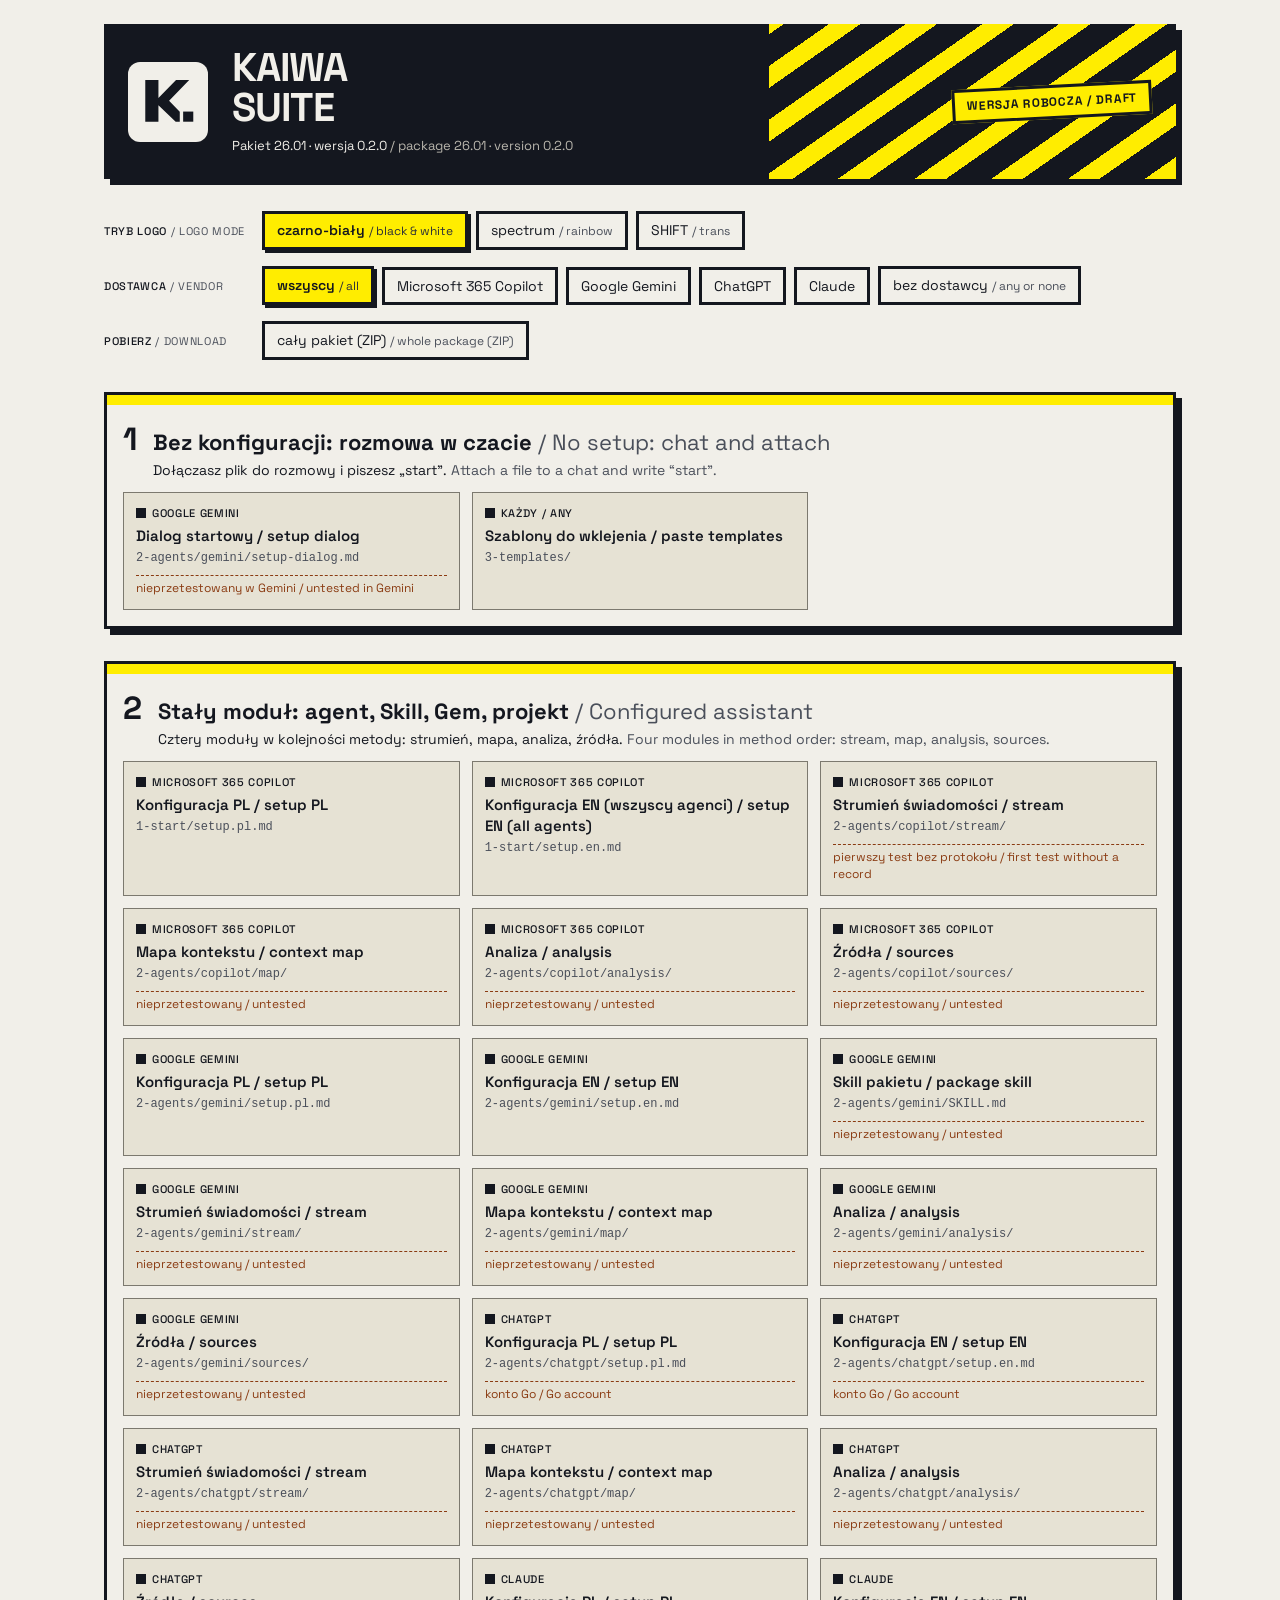
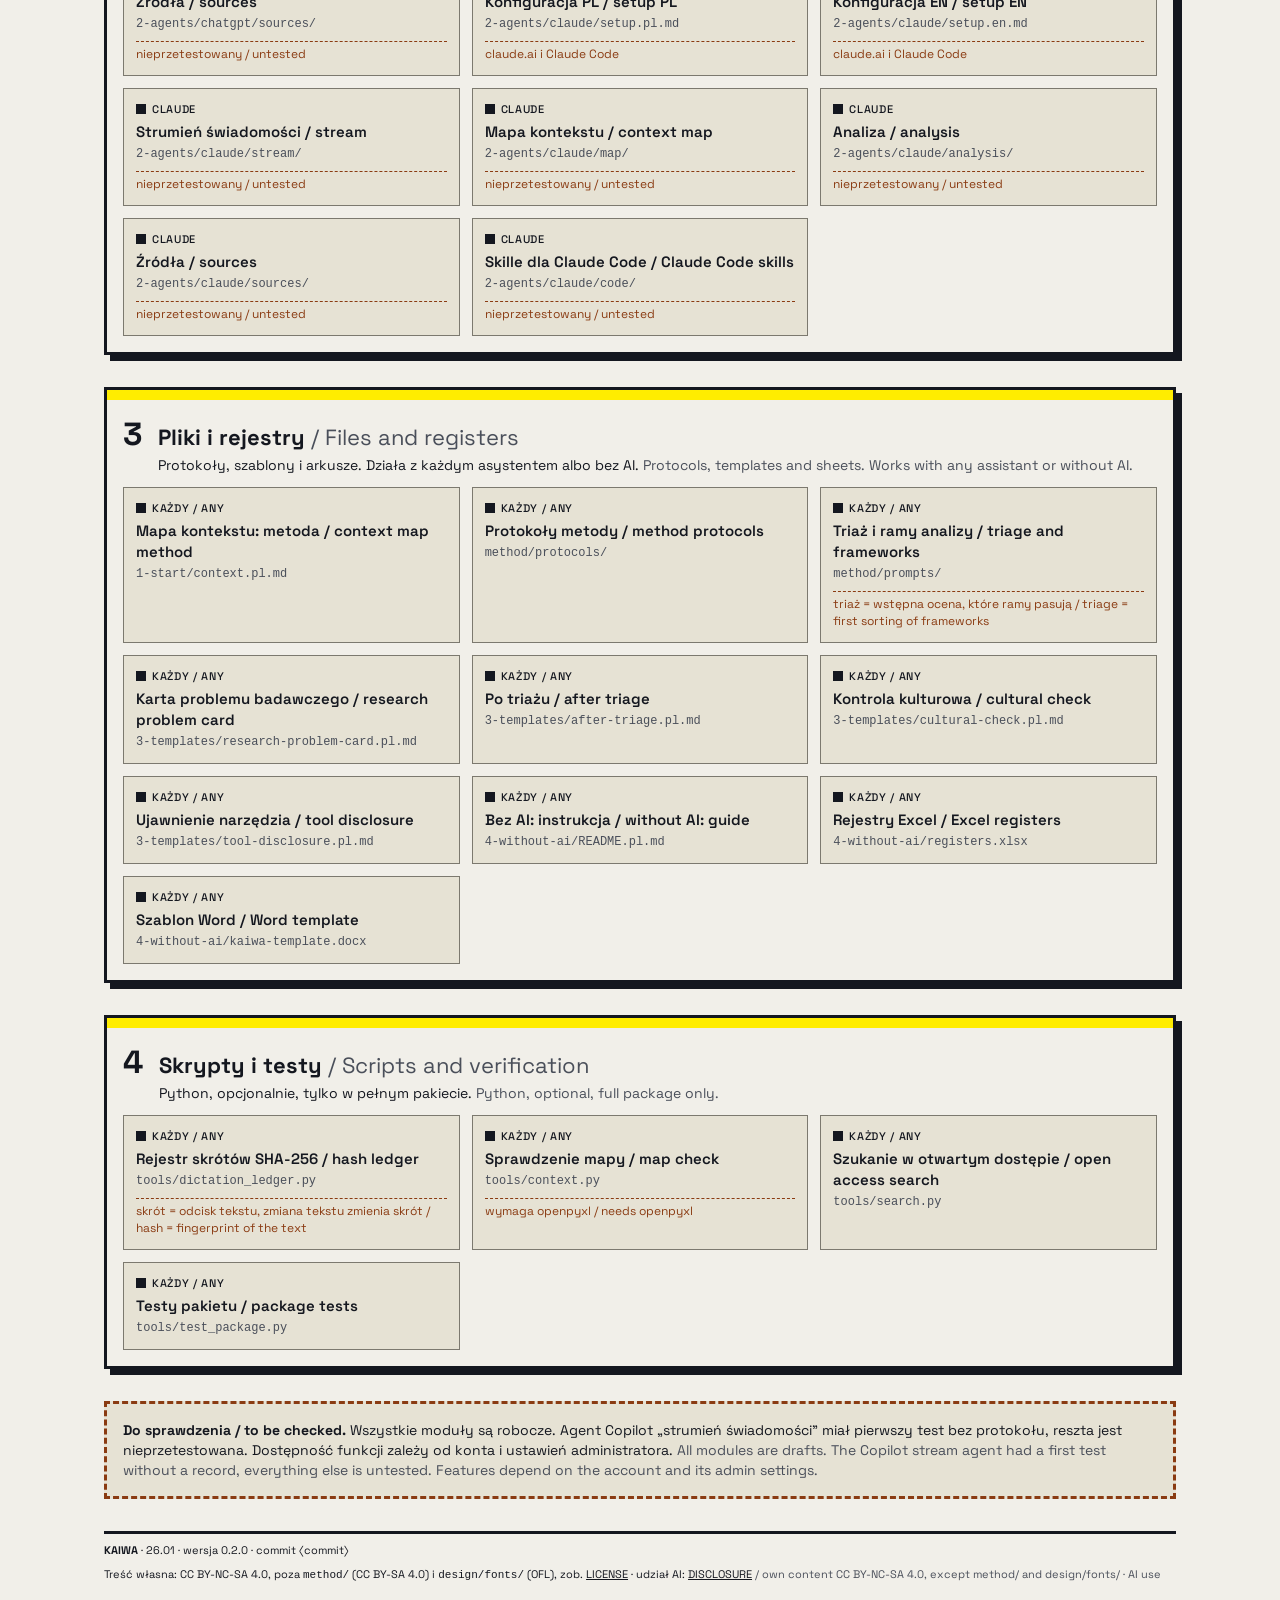
==== index.html @ 0708bc3a "Paketseite: Schrift und Tokens in jedes Anbieter-ZIP (fonts.css, SpaceGrotesk[wght].ttf, fonts/READM" ====
<!doctype html>
<html lang="pl" data-theme="hell" data-mode="sw">
<head>
<meta charset="utf-8">
<meta name="viewport" content="width=device-width, initial-scale=1">
<title>KAIWA SUITE · 26.01 · Pakiet / Package</title>
<link rel="icon" href="design/logo/kaiwa-icon-32.png">
<link rel="stylesheet" href="design/fonts/fonts.css">
<link rel="stylesheet" href="design/design-system/tokens.css">
<style>
/* Tokens from design/design-system/tokens.css, plus three logo modes (design/logo/themes.json):
   sw (default, signal yellow), spectrum (rainbow), shift (trans). A mode colours only bands and highlights,
   text stays ink on light surfaces. Layout: header, mode choice, vendor filter, four levels as a grid. */
:root{
  --band-1:var(--signal,#ffed00); --band-2:transparent;
  --bands:repeating-linear-gradient(-35deg,var(--signal,#ffed00) 0 18px,transparent 18px 44px);
  --hl:var(--signal,#ffed00);          /* highlight ground, text on it always ink */
  --strip:var(--signal,#ffed00);       /* edge above each level */
}
[data-mode="spectrum"]{
  --bands:repeating-linear-gradient(-35deg,#E40303 0 14px,#FF8C00 14px 28px,#FFED00 28px 42px,#008026 42px 56px,#24408E 56px 70px,#732982 70px 84px);
  --hl:linear-gradient(90deg,#EB8582,#F7C280,#F7EE80,#85BD91,#95A0C0,#B896BB);
  --strip:linear-gradient(90deg,#E40303 0 16.66%,#FF8C00 0 33.33%,#FFED00 0 50%,#008026 0 66.66%,#24408E 0 83.33%,#732982 0);
}
[data-mode="shift"]{
  --bands:repeating-linear-gradient(-35deg,#5BCEFA 0 14px,#F5A9B8 14px 28px,#FFFFFF 28px 42px,#F5A9B8 42px 56px,#5BCEFA 56px 70px);
  --hl:linear-gradient(90deg,#AEE0F1,#F3D0D3,#F7F6F3,#F3D0D3,#AEE0F1);
  --strip:linear-gradient(90deg,#5BCEFA 0 20%,#F5A9B8 0 40%,#FFFFFF 0 60%,#F5A9B8 0 80%,#5BCEFA 0);
}
*,*::before,*::after{box-sizing:border-box}
html,body{margin:0;background:var(--flaeche,#f1efe9);color:var(--text,#14171f);
  font-family:var(--font-text,"Space Grotesk",system-ui,Arial,sans-serif);font-size:16px;line-height:24px}
.page{max-width:1120px;margin:0 auto;padding:24px 24px 48px;display:grid;gap:32px}
.en{color:var(--text-gedaempft,#4a4f5a);font-weight:400}
a{color:inherit}
:focus-visible{outline:2px solid var(--text,#14171f);outline-offset:2px}

/* Header as in 1-start/first-contact.html */
.doc-head{position:relative;overflow:hidden;display:grid;grid-template-columns:80px 1fr auto;gap:24px;align-items:center;
  background:var(--tinte,#14171f);color:var(--papier,#f1efe9);padding:24px;box-shadow:var(--schatten-hart)}
.doc-head .band{position:absolute;inset:0 0 0 auto;width:38%;background:var(--bands);pointer-events:none}
.doc-head>*:not(.band){position:relative;z-index:1}
.doc-head img{width:80px;height:80px;display:block}
.wordmark{font-family:var(--font-kopf);font-weight:700;font-size:40px;line-height:40px;letter-spacing:-.03em;text-transform:uppercase}
.wordmark span{display:block}
.meta{font-size:13px;line-height:19px;margin-top:8px}
.meta .en{color:#b9b6ad}
.sticker{background:var(--hl);color:var(--tinte,#14171f);border:3px solid var(--tinte,#14171f);padding:6px 12px;
  font:700 12px/16px var(--font-kopf);letter-spacing:.06em;text-transform:uppercase;transform:rotate(-3deg);white-space:nowrap}

/* Controls */
.controls{display:grid;gap:16px}
.ctl{display:flex;flex-wrap:wrap;gap:8px;align-items:center}
.ctl-label{font:500 11px/16px var(--font-kopf);letter-spacing:.06em;text-transform:uppercase;min-width:150px}
.chip{appearance:none;font:inherit;font-size:14px;line-height:20px;cursor:pointer;background:var(--flaeche,#f1efe9);color:var(--text,#14171f);
  border:3px solid var(--text,#14171f);padding:6px 12px;border-radius:0}
.chip[aria-pressed="true"]{background:var(--hl);color:var(--tinte,#14171f);border-color:var(--tinte,#14171f);box-shadow:3px 3px 0 var(--tinte,#14171f);font-weight:600}
.chip .en{font-size:12px}
.chip[aria-pressed="true"] .en{color:#2b2f38}

/* Levels */
.levels{display:grid;gap:32px}
.level{border:3px solid var(--text,#14171f);box-shadow:var(--schatten-hart);background:var(--flaeche,#f1efe9)}
.level-strip{height:10px;background:var(--strip)}
.level-head{display:grid;grid-template-columns:auto 1fr;gap:4px 16px;padding:16px 16px 12px;align-items:baseline}
.level-no{font:700 32px/36px var(--font-kopf);grid-row:span 2}
.level-head h2{margin:0;font:700 22px/28px var(--font-kopf)}
.level-head p{margin:0;font-size:14px;line-height:20px}
.grid{display:grid;grid-template-columns:repeat(auto-fill,minmax(250px,1fr));gap:12px;padding:0 16px 16px}
.item{display:grid;gap:4px;align-content:start;background:var(--flaeche-hinweis,#e6e2d4);padding:12px;border:1px solid var(--linie,#7c796f);text-decoration:none}
.item:hover{outline:3px solid var(--text,#14171f);outline-offset:-1px}
.item-vendor{font:500 11px/16px var(--font-kopf);letter-spacing:.06em;text-transform:uppercase;display:flex;gap:6px;align-items:center}
.sq{width:10px;height:10px;background:var(--text,#14171f);display:inline-block}
.item-title{font-weight:600;font-size:15px;line-height:21px}
.item-path{font-family:ui-monospace,Consolas,monospace;font-size:12px;line-height:17px;color:var(--text-gedaempft,#4a4f5a);word-break:break-all}
.status{font-size:12px;line-height:17px;color:var(--entwurf,#8a3b12);border-top:1px dashed var(--entwurf,#8a3b12);padding-top:4px;margin-top:4px}
.empty{padding:0 16px 16px;font-size:14px;color:var(--text-gedaempft,#4a4f5a)}

.note{background:var(--flaeche-hinweis,#e6e2d4);border:3px dashed var(--entwurf,#8a3b12);padding:16px;font-size:14px;line-height:20px}
.foot{display:flex;flex-wrap:wrap;justify-content:space-between;gap:8px;font-size:11px;line-height:16px;border-top:3px solid var(--text,#14171f);padding-top:8px}

@media (max-width:720px){
  .doc-head{grid-template-columns:64px 1fr}.doc-head img{width:64px;height:64px}
  .sticker{grid-column:1/-1;justify-self:start}.ctl-label{min-width:0;width:100%}
}
@media (prefers-reduced-motion:no-preference){.chip,.item{transition:background-color .15s,box-shadow .15s}}
</style>
</head>
<body>
<div class="page">
  <header class="doc-head">
    <div class="band" aria-hidden="true"></div>
    <img id="logo" src="design/design-system/assets/Logos/kaiwa-icon-hell.svg" alt="KAIWA">
    <div>
      <div class="wordmark"><span>KAIWA</span><span>SUITE</span></div>
      <div class="meta">Pakiet 26.01 · wersja 0.2.0 <span class="en">/ package 26.01 · version 0.2.0</span></div>
    </div>
    <div class="sticker">wersja robocza / draft</div>
  </header>

  <section class="controls" aria-label="Ustawienia widoku / View settings">
    <div class="ctl" role="group" aria-labelledby="l-mode">
      <span class="ctl-label" id="l-mode">Tryb logo <span class="en">/ logo mode</span></span>
      <button type="button" class="chip" data-mode="sw" aria-pressed="true">czarno-biały <span class="en">/ black &amp; white</span></button>
      <button type="button" class="chip" data-mode="spectrum" aria-pressed="false">spectrum <span class="en">/ rainbow</span></button>
      <button type="button" class="chip" data-mode="shift" aria-pressed="false">SHIFT <span class="en">/ trans</span></button>
    </div>
    <div class="ctl" role="group" aria-labelledby="l-vendor">
      <span class="ctl-label" id="l-vendor">Dostawca <span class="en">/ vendor</span></span>
      <button type="button" class="chip" data-vendor="all" aria-pressed="true">wszyscy <span class="en">/ all</span></button>
      <button type="button" class="chip" data-vendor="copilot" aria-pressed="false">Microsoft 365 Copilot</button>
      <button type="button" class="chip" data-vendor="gemini" aria-pressed="false">Google Gemini</button>
      <button type="button" class="chip" data-vendor="chatgpt" aria-pressed="false">ChatGPT</button>
      <button type="button" class="chip" data-vendor="claude" aria-pressed="false">Claude</button>
      <button type="button" class="chip" data-vendor="any" aria-pressed="false">bez dostawcy <span class="en">/ any or none</span></button>
    </div>
    <div class="ctl" role="group" aria-labelledby="l-dl" id="dl">
      <span class="ctl-label" id="l-dl">Pobierz <span class="en">/ download</span></span>
      <button type="button" class="chip" id="dl-btn">cały pakiet (ZIP) <span class="en">/ whole package (ZIP)</span></button>
      <span class="status" id="dl-status" role="status" aria-live="polite"></span>
    </div>
  </section>

  <main class="levels" id="levels"></main>

  <aside class="note" role="note">
    <strong>Do sprawdzenia / to be checked.</strong> Wszystkie moduły są robocze. Agent Copilot „strumień świadomości” miał pierwszy test bez protokołu, reszta jest nieprzetestowana. Dostępność funkcji zależy od konta i ustawień administratora.
    <span class="en">All modules are drafts. The Copilot stream agent had a first test without a record, everything else is untested. Features depend on the account and its admin settings.</span>
  </aside>

  <footer class="foot">
    <span><b>KAIWA</b> · 26.01 · wersja 0.2.0 · commit ⟨commit⟩</span>
    <span>Treść własna: CC BY-NC-SA 4.0, poza <code>method/</code> (CC BY-SA 4.0) i <code>design/fonts/</code> (OFL), zob. <a href="LICENSE" id="lic">LICENSE</a> · udział AI: <a href="DISCLOSURE.md" id="disc">DISCLOSURE</a> <span class="en">/ own content CC BY-NC-SA 4.0, except method/ and design/fonts/ · AI use</span></span>
  </footer>
</div>

<script>
/* Levels follow README.md and 1-start/first-contact.html (Poziom 1 to 4), as of 2026-11-22. */
const LEVELS = [
  {no:1, pl:"Bez konfiguracji: rozmowa w czacie", en:"No setup: chat and attach",
   d:"Dołączasz plik do rozmowy i piszesz „start”.", den:"Attach a file to a chat and write “start”."},
  {no:2, pl:"Stały moduł: agent, Skill, Gem, projekt", en:"Configured assistant",
   d:"Cztery moduły w kolejności metody: strumień, mapa, analiza, źródła.", den:"Four modules in method order: stream, map, analysis, sources."},
  {no:3, pl:"Pliki i rejestry", en:"Files and registers",
   d:"Protokoły, szablony i arkusze. Działa z każdym asystentem albo bez AI.", den:"Protocols, templates and sheets. Works with any assistant or without AI."},
  {no:4, pl:"Skrypty i testy", en:"Scripts and verification",
   d:"Python, opcjonalnie, tylko w pełnym pakiecie.", den:"Python, optional, full package only."}
];
const VENDORS = {copilot:"Microsoft 365 Copilot", gemini:"Google Gemini", chatgpt:"ChatGPT", claude:"Claude", any:"każdy / any"};
const U = "nieprzetestowany / untested";
const ITEMS = [
  // Poziom 1
  {l:1, v:"gemini", t:"Dialog startowy / setup dialog", p:"2-agents/gemini/setup-dialog.md", s:"nieprzetestowany w Gemini / untested in Gemini"},
  {l:1, v:"any", t:"Szablony do wklejenia / paste templates", p:"3-templates/", dir:true},
  // Poziom 2: Copilot
  {l:2, v:"copilot", t:"Konfiguracja PL / setup PL", p:"1-start/setup.pl.md"},
  {l:2, v:"copilot", t:"Konfiguracja EN (wszyscy agenci) / setup EN (all agents)", p:"1-start/setup.en.md"},
  {l:2, v:"copilot", t:"Strumień świadomości / stream", p:"2-agents/copilot/stream/", dir:true, s:"pierwszy test bez protokołu / first test without a record"},
  {l:2, v:"copilot", t:"Mapa kontekstu / context map", p:"2-agents/copilot/map/", dir:true, s:U},
  {l:2, v:"copilot", t:"Analiza / analysis", p:"2-agents/copilot/analysis/", dir:true, s:U},
  {l:2, v:"copilot", t:"Źródła / sources", p:"2-agents/copilot/sources/", dir:true, s:U},
  // Poziom 2: Gemini
  {l:2, v:"gemini", t:"Konfiguracja PL / setup PL", p:"2-agents/gemini/setup.pl.md"},
  {l:2, v:"gemini", t:"Konfiguracja EN / setup EN", p:"2-agents/gemini/setup.en.md"},
  {l:2, v:"gemini", t:"Skill pakietu / package skill", p:"2-agents/gemini/SKILL.md", s:U},
  {l:2, v:"gemini", t:"Strumień świadomości / stream", p:"2-agents/gemini/stream/", dir:true, s:U},
  {l:2, v:"gemini", t:"Mapa kontekstu / context map", p:"2-agents/gemini/map/", dir:true, s:U},
  {l:2, v:"gemini", t:"Analiza / analysis", p:"2-agents/gemini/analysis/", dir:true, s:U},
  {l:2, v:"gemini", t:"Źródła / sources", p:"2-agents/gemini/sources/", dir:true, s:U},
  // Poziom 2: ChatGPT
  {l:2, v:"chatgpt", t:"Konfiguracja PL / setup PL", p:"2-agents/chatgpt/setup.pl.md", s:"konto Go / Go account"},
  {l:2, v:"chatgpt", t:"Konfiguracja EN / setup EN", p:"2-agents/chatgpt/setup.en.md", s:"konto Go / Go account"},
  {l:2, v:"chatgpt", t:"Strumień świadomości / stream", p:"2-agents/chatgpt/stream/", dir:true, s:U},
  {l:2, v:"chatgpt", t:"Mapa kontekstu / context map", p:"2-agents/chatgpt/map/", dir:true, s:U},
  {l:2, v:"chatgpt", t:"Analiza / analysis", p:"2-agents/chatgpt/analysis/", dir:true, s:U},
  {l:2, v:"chatgpt", t:"Źródła / sources", p:"2-agents/chatgpt/sources/", dir:true, s:U},
  // Poziom 2: Claude
  {l:2, v:"claude", t:"Konfiguracja PL / setup PL", p:"2-agents/claude/setup.pl.md", s:"claude.ai i Claude Code"},
  {l:2, v:"claude", t:"Konfiguracja EN / setup EN", p:"2-agents/claude/setup.en.md", s:"claude.ai i Claude Code"},
  {l:2, v:"claude", t:"Strumień świadomości / stream", p:"2-agents/claude/stream/", dir:true, s:U},
  {l:2, v:"claude", t:"Mapa kontekstu / context map", p:"2-agents/claude/map/", dir:true, s:U},
  {l:2, v:"claude", t:"Analiza / analysis", p:"2-agents/claude/analysis/", dir:true, s:U},
  {l:2, v:"claude", t:"Źródła / sources", p:"2-agents/claude/sources/", dir:true, s:U},
  {l:2, v:"claude", t:"Skille dla Claude Code / Claude Code skills", p:"2-agents/claude/code/", dir:true, s:U},
  // Poziom 3
  {l:3, v:"any", t:"Mapa kontekstu: metoda / context map method", p:"1-start/context.pl.md"},
  {l:3, v:"any", t:"Protokoły metody / method protocols", p:"method/protocols/", dir:true},
  {l:3, v:"any", t:"Triaż i ramy analizy / triage and frameworks", p:"method/prompts/", dir:true, s:"triaż = wstępna ocena, które ramy pasują / triage = first sorting of frameworks"},
  {l:3, v:"any", t:"Karta problemu badawczego / research problem card", p:"3-templates/research-problem-card.pl.md"},
  {l:3, v:"any", t:"Po triażu / after triage", p:"3-templates/after-triage.pl.md"},
  {l:3, v:"any", t:"Kontrola kulturowa / cultural check", p:"3-templates/cultural-check.pl.md"},
  {l:3, v:"any", t:"Ujawnienie narzędzia / tool disclosure", p:"3-templates/tool-disclosure.pl.md"},
  {l:3, v:"any", t:"Bez AI: instrukcja / without AI: guide", p:"4-without-ai/README.pl.md"},
  {l:3, v:"any", t:"Rejestry Excel / Excel registers", p:"4-without-ai/registers.xlsx"},
  {l:3, v:"any", t:"Szablon Word / Word template", p:"4-without-ai/kaiwa-template.docx"},
  // Poziom 4
  {l:4, v:"any", t:"Rejestr skrótów SHA-256 / hash ledger", p:"tools/dictation_ledger.py", s:"skrót = odcisk tekstu, zmiana tekstu zmienia skrót / hash = fingerprint of the text"},
  {l:4, v:"any", t:"Sprawdzenie mapy / map check", p:"tools/context.py", s:"wymaga openpyxl / needs openpyxl"},
  {l:4, v:"any", t:"Szukanie w otwartym dostępie / open access search", p:"tools/search.py"},
  {l:4, v:"any", t:"Testy pakietu / package tests", p:"tools/test_package.py"}
];

/* On GitHub Pages a card downloads: a file directly, a folder as ZIP (see itemZip). Locally a card opens the file. */
const REPO = "https://github.com/dpkrpsk-wq/KAIWA-SUITE", BRANCH = "main";
const onPages = /\.github\.io$/.test(location.hostname);
const href = it => onPages && it.dir ? `${REPO}/tree/${BRANCH}/${it.p.replace(/\/$/,"")}` : it.p;
if (onPages) {
  document.getElementById("lic").href = `${REPO}/blob/${BRANCH}/LICENSE`;
  document.getElementById("disc").href = `${REPO}/blob/${BRANCH}/DISCLOSURE.md`;
}

const esc = s => s.replace(/[&<>"]/g, c => ({"&":"&amp;","<":"&lt;",">":"&gt;",'"':"&quot;"}[c]));
let vendor = "all";
function render(){
  document.getElementById("levels").innerHTML = LEVELS.map(L => {
    const list = ITEMS.filter(i => i.l === L.no && (vendor === "all" || i.v === vendor));
    const cards = list.map(i => `<a class="item" href="${href(i)}" data-i="${ITEMS.indexOf(i)}"${!i.dir && onPages ? " download" : ""}>
        <span class="item-vendor"><span class="sq" aria-hidden="true"></span>${esc(VENDORS[i.v])}</span>
        <span class="item-title">${esc(i.t)}</span>
        <span class="item-path">${esc(i.p)}</span>
        ${i.s ? `<span class="status">${esc(i.s)}</span>` : ""}</a>`).join("");
    return `<section class="level" aria-labelledby="lv${L.no}">
      <div class="level-strip" aria-hidden="true"></div>
      <div class="level-head"><span class="level-no">${L.no}</span>
        <h2 id="lv${L.no}">${esc(L.pl)} <span class="en">/ ${esc(L.en)}</span></h2>
        <p>${esc(L.d)} <span class="en">${esc(L.den)}</span></p></div>
      ${list.length ? `<div class="grid">${cards}</div>` : `<p class="empty">Na tym poziomie ten dostawca nie ma osobnych plików. Pliki „bez dostawcy” działają także z nim. <span class="en">No vendor-specific files at this level. The “any or none” files work with this vendor too.</span></p>`}
    </section>`;
  }).join("");
}
const LOGO = {sw:"design/design-system/assets/Logos/kaiwa-icon-hell.svg", spectrum:"design/logo/status/kaiwa-icon-spectrum.svg", shift:"design/logo/status/kaiwa-icon-shift.svg"};
function setMode(m){
  document.documentElement.dataset.mode = m;
  document.getElementById("logo").src = LOGO[m];
  document.querySelectorAll("[data-mode].chip").forEach(b => b.setAttribute("aria-pressed", String(b.dataset.mode === m)));
  try { localStorage.setItem("kaiwa-mode", m); } catch (e) {}
}
document.querySelectorAll("[data-mode].chip").forEach(b => b.addEventListener("click", () => setMode(b.dataset.mode)));
document.querySelectorAll("[data-vendor]").forEach(b => b.addEventListener("click", () => {
  vendor = b.dataset.vendor;
  document.querySelectorAll("[data-vendor]").forEach(x => x.setAttribute("aria-pressed", String(x === b)));
  render(); dlLabel();
}));
/* Download: one ZIP per vendor (studium F-0068). The file list comes from the GitHub tree of the branch,
   the files from this site (GitHub Pages), the ZIP is built in the browser with JSZip. "all" links the archive of the branch.
   A vendor ZIP holds the vendor's items, all "any" items and the files every user needs (licence, disclosure, logo). */
const ALWAYS = ["README.md", "LICENSE", "LICENSE-COMMERCIAL.md", "DISCLOSURE.md", "product.json", "design/logo/kaiwa-logo.svg", "design/logo/kaiwa-icon-192.png", "design/fonts/OFL.txt", "design/fonts/fonts.css", "design/fonts/SpaceGrotesk[wght].ttf", "design/fonts/README.md", "design/design-system/tokens.css", "1-start/first-contact.html", "tools/"];
const JSZIP_URL = "https://cdnjs.cloudflare.com/ajax/libs/jszip/3.10.1/jszip.min.js";
function loadJSZip(){
  if (window.JSZip) return Promise.resolve(window.JSZip);
  return new Promise((ok, fail) => { const s = document.createElement("script"); s.src = JSZIP_URL; s.integrity = "sha512-XMVd28F1oH/O71fzwBnV7HucLxVwtxf26XV8P4wPk26EDxuGZ91N8bsOttmnomcCD3CS5ZMRL50H0GgOHvegtg=="; s.crossOrigin = "anonymous";
    s.onload = () => ok(window.JSZip); s.onerror = () => fail(new Error("JSZip")); document.head.appendChild(s); });
}
function vendorFiles(paths, v){
  const want = ITEMS.filter(i => i.v === v || i.v === "any");
  const out = new Set();
  for (const a of ALWAYS) {
    if (a.endsWith("/")) paths.filter(p => p.startsWith(a)).forEach(p => out.add(p));
    else if (paths.includes(a)) out.add(a);
  }
  for (const i of want) {
    if (i.dir) paths.filter(p => p.startsWith(i.p)).forEach(p => out.add(p));
    else if (paths.includes(i.p)) out.add(i.p);
  }
  return [...out].sort();
}
function dlLabel(){
  const b = document.getElementById("dl-btn");
  b.innerHTML = vendor === "all" ? 'cały pakiet (ZIP) <span class="en">/ whole package (ZIP)</span>'
    : vendor === "any" ? 'pakiet bez dostawcy (ZIP) <span class="en">/ package without vendor (ZIP)</span>'
    : `pakiet ${esc(VENDORS[vendor])} (ZIP) <span class="en">/ package for ${esc(VENDORS[vendor])} (ZIP)</span>`;
  document.getElementById("dl-status").textContent = "";
}
/* ZIP-CONTENTS.md says what this partial package holds. tools/test_package.py skips tests for parts that are not in it. */
function contents(v, files){
  const name = VENDORS[v];
  return [`# KAIWA SUITE: pakiet ${name} / package for ${name}`, "",
    `Ten plik ZIP zawiera tylko pliki dla dostawcy ${name}, pliki bez dostawcy, licencje i skrypty. README.md opisuje cały pakiet, foldery innych dostawców są w repozytorium ${REPO}.`, "",
    `This ZIP holds only the files for ${name}, the files without vendor, the licences and the scripts. README.md describes the whole package, the folders of the other vendors are in the repository ${REPO}.`, "",
    v === "any" ? "Zacznij od / start with: 4-without-ai/README.pl.md." : `Zacznij od / start with: ${v === "copilot" ? "1-start/setup.pl.md" : "2-agents/" + v + "/setup.pl.md"} (EN: setup.en.md).`, "",
    `Testy / tests: python tools/test_package.py (pomija części, których nie ma w tym pakiecie / skips parts not in this package).`, "",
    "tools/pdf.py i tools/logo_status.py potrzebują plików z design/, które są tylko w pełnym pakiecie. / tools/pdf.py and tools/logo_status.py need files from design/ that are only in the full package.", "",
    `Pobrano / downloaded: ${new Date().toISOString().slice(0, 10)}, gałąź / branch ${BRANCH}, ${files.length} plików bez tego pliku / files without this file.`, "",
    ...files.map(p => "- `" + p + "`"), ""].join("\n");
}
async function repoPaths(){
  const r = await fetch(`https://api.github.com/repos/dpkrpsk-wq/KAIWA-SUITE/git/trees/${BRANCH}?recursive=1`);
  if (!r.ok) throw new Error("tree " + r.status);
  const tree = await r.json();
  if (tree.truncated) throw new Error("tree truncated");
  return tree.tree.filter(t => t.type === "blob").map(t => t.path);
}
async function saveZip(files, name, extra){
  const st = document.getElementById("dl-status");
  const JSZip = await loadJSZip();
  const zip = new JSZip();
  let n = 0;
  for (const p of files) {
    const r = await fetch(p.split("/").map(encodeURIComponent).join("/"));
    if (!r.ok) throw new Error(p + " " + r.status);
    zip.file(p, await r.arrayBuffer());
    st.textContent = `${name}: ${++n} / ${files.length}`;
  }
  if (extra) zip.file("ZIP-CONTENTS.md", extra);
  const blob = await zip.generateAsync({type: "blob"});
  const a = document.createElement("a"); a.href = URL.createObjectURL(blob); a.download = name;
  document.body.appendChild(a); a.click(); a.remove(); setTimeout(() => URL.revokeObjectURL(a.href), 60000);
  st.textContent = `${name}: ${files.length} plików / files`;
}
/* A folder card: the folder, the files its files.txt lists (they belong in the same project) and the licence files. */
async function itemZip(it){
  const st = document.getElementById("dl-status");
  const name = "KAIWA-SUITE-" + it.p.replace(/\/$/, "").replace(/\//g, "-") + ".zip";
  try {
    st.textContent = `${name}: przygotowuję… / preparing…`;
    const paths = await repoPaths();
    const out = new Set(paths.filter(p => p.startsWith(it.p)));
    for (const p of [...out].filter(p => p.endsWith("/files.txt"))) {
      const r = await fetch(p);
      if (r.ok) (await r.text()).split(/\r?\n/).map(x => x.trim()).filter(x => x && paths.includes(x)).forEach(x => out.add(x));
    }
    ["LICENSE", "LICENSE-COMMERCIAL.md", "DISCLOSURE.md"].filter(p => paths.includes(p)).forEach(p => out.add(p));
    const files = [...out].sort();
    await saveZip(files, name, [`# KAIWA SUITE: ${it.p}`, "",
      `Ten plik ZIP zawiera folder ${it.p}, pliki z jego listy files.txt i licencje. Cały pakiet: ${REPO}.`, "",
      `This ZIP holds the folder ${it.p}, the files of its files.txt and the licences. Whole package: ${REPO}.`, "",
      ...files.map(p => "- `" + p + "`"), ""].join("\n"));
  } catch (e) {
    st.textContent = `Nie udało się (${e.message}). / Failed. ${REPO}/tree/${BRANCH}/${it.p}`;
  }
}
document.getElementById("levels").addEventListener("click", ev => {
  const a = ev.target.closest("a.item");
  if (!a || !onPages) return;
  const it = ITEMS[Number(a.dataset.i)];
  if (it && it.dir) { ev.preventDefault(); itemZip(it); }
});
async function download(){
  const st = document.getElementById("dl-status");
  if (vendor === "all") { location.href = `${REPO}/archive/refs/heads/${BRANCH}.zip`; return; }
  if (!onPages) { st.textContent = "Pobieranie działa na stronie GitHub Pages. / Download works on the GitHub Pages site."; return; }
  const v = vendor, name = `KAIWA-SUITE-${v}.zip`;
  try {
    st.textContent = "Przygotowuję… / preparing…";
    const files = vendorFiles(await repoPaths(), v);
    await saveZip(files, name, contents(v, files));
  } catch (e) {
    st.textContent = `Nie udało się (${e.message}). Cały pakiet: / Failed. Whole package: ${REPO}/archive/refs/heads/${BRANCH}.zip`;
  }
}
document.getElementById("dl-btn").addEventListener("click", download);
let saved = null; try { saved = localStorage.getItem("kaiwa-mode"); } catch (e) {}
setMode(LOGO[saved] ? saved : "sw");
render();
</script>
</body>
</html>
---- design/fonts/fonts.css ----
/* KAIWA SUITE: Schriftdateien. Space Grotesk ist der Rückfall hinter warp im Font-Stack von tokens.css.
   Eine Datei für warp liegt nicht vor (F-0030). Lizenz: OFL.txt in diesem Ordner. */
@font-face {
  font-family: "Space Grotesk";
  src: url("SpaceGrotesk%5Bwght%5D.ttf") format("truetype");
  font-weight: 300 700;
  font-style: normal;
  font-display: swap;
}
---- design/design-system/tokens.css ----
/* KAIWA SUITE — generated from tokens.json */
:root, [data-theme="hell"] {
  --tinte: #14171f; /* Fester Ton aus dem KAIWA-Logo (Tinte). Gleich in beiden Themes. Kopfzeile der Tabelle mit Text papier, dunkle Logokachel. Nicht als Seitenhintergrund verwenden, dafür gibt es flaeche. */
  --papier: #f1efe9; /* Fester Ton aus dem KAIWA-Logo (Papier). Gleich in beiden Themes. Text auf tinte, helle Logokachel, Seitenhintergrund im Theme hell. */
  --flaeche: var(--papier); /* Seitenhintergrund aller Dokumente und Vorschauen. Grund für text, text-gedaempft, linie und entwurf. */
  --text: var(--tinte); /* Fließtext, Überschriften, Fokusring (2px, durchgezogen) auf flaeche und flaeche-hinweis. */
  --text-gedaempft: #4a4f5a; /* Zweisprachige Gegenbezeichnung (Englisch hinter Polnisch), Fußzeile, Tabellenunterschrift. Auf flaeche und flaeche-hinweis mindestens 4,5 zu 1 in beiden Themes. */
  --linie: #7c796f; /* Haarlinien, Tabellenlinien, Rand des Hinweisfelds. Mindestens 3 zu 1 auf flaeche. Nie als Textfarbe. */
  --flaeche-hinweis: #e6e2d4; /* Grund des Hinweisfelds und des Begleitblatt-Kastens. Text darauf: text, text-gedaempft, entwurf. */
  --entwurf: #8a3b12; /* Entwurfsmarke (wersja robocza) und Markierung zu prüfender Stellen. Text und gestrichelter Rand auf flaeche und flaeche-hinweis, mindestens 4,5 zu 1 in beiden Themes. Immer mit Wort, nie nur als Farbe. */
  --signal: #ffed00; /* Signalgelb, aus der Flaggenpalette des Logos. Fläche für Aufmerksamkeit: Entwurfsaufkleber, Band, Hervorhebung, Tabellenkante. Fest in beiden Themes. Darauf immer `tinte` (14,8 zu 1). Nie als Textfarbe auf `flaeche` im Theme hell (1,1 zu 1), im Theme dunkel als Text möglich (14,8 zu 1). */
  --status-aktiv: #3fb97a; /* Zustand „aktywny / active“ des Leuchtquadrats im KAIWA-Logo, Form Quadrat mit Haken. Fest in beiden Themes, gezeichnet auf `tinte` (7,2 zu 1). Nicht als Textfarbe auf `flaeche` (unter 3 zu 1 auf `papier`). Immer mit Wort daneben. */
  --status-laeuft: #5b9bf0; /* Zustand „w toku / running“ des Leuchtquadrats im KAIWA-Logo, Form Rahmen mit Punkt. Fest in beiden Themes, gezeichnet auf `tinte` (6,3 zu 1). Nicht als Textfarbe auf `flaeche` (unter 3 zu 1 auf `papier`). Immer mit Wort daneben. */
  --status-pausiert: #e6b84a; /* Zustand „wstrzymany / paused“ des Leuchtquadrats im KAIWA-Logo, Form zwei Balken. Fest in beiden Themes, gezeichnet auf `tinte` (9,7 zu 1). Nicht als Textfarbe auf `flaeche` (unter 3 zu 1 auf `papier`). Immer mit Wort daneben. */
  --status-warnung: #f0883e; /* Zustand „ostrzeżenie / warning“ des Leuchtquadrats im KAIWA-Logo, Form Quadrat mit Ausrufezeichen. Fest in beiden Themes, gezeichnet auf `tinte` (7,1 zu 1). Nicht als Textfarbe auf `flaeche` (unter 3 zu 1 auf `papier`). Immer mit Wort daneben. */
  --status-fehler: #ef5a52; /* Zustand „błąd / error“ des Leuchtquadrats im KAIWA-Logo, Form Quadrat mit Kreuz. Fest in beiden Themes, gezeichnet auf `tinte` (5,3 zu 1). Nicht als Textfarbe auf `flaeche` (unter 3 zu 1 auf `papier`). Immer mit Wort daneben. */
  --status-aus: #8a919b; /* Zustand „wyłączony / off“ des Leuchtquadrats im KAIWA-Logo, Form nur Rahmen. Fest in beiden Themes, gezeichnet auf `tinte` (5,6 zu 1). Nicht als Textfarbe auf `flaeche` (unter 3 zu 1 auf `papier`). Immer mit Wort daneben. */
  --status-neutral: #f1efe9; /* Zustand „neutralny / neutral“ des Leuchtquadrats im KAIWA-Logo, Form volles Quadrat. Fest in beiden Themes, gezeichnet auf `tinte` (15,6 zu 1). Nicht als Textfarbe auf `flaeche` (unter 3 zu 1 auf `papier`). Immer mit Wort daneben. */
  --schatten-hart: 6px 6px 0 #14171f; /* Harter Versatz ohne Weichzeichnung, in der Textfarbe des Themes. Für Hinweisfeld, Aufkleber, Kopfplatte. Nie mit Weichzeichnung kombinieren. */
}
[data-theme="dunkel"] {
  --flaeche: var(--tinte);
  --text: var(--papier);
  --text-gedaempft: #b9b6ad;
  --linie: #6f737e;
  --flaeche-hinweis: #222631;
  --entwurf: #f0a070;
  --schatten-hart: 6px 6px 0 #f1efe9;
}
:root {
  --space-1: 4px; /* Abstand zwischen Marker und Wort, zwischen Etikett und Wert. */
  --space-2: 8px; /* Zellenpolster vertikal, Abstand in Zeilen. */
  --space-3: 12px; /* Zellenpolster horizontal, Innenabstand der Marke. */
  --space-4: 16px; /* Innenabstand von Hinweisfeld und Begleitblatt-Kasten. */
  --space-6: 24px; /* Abstand zwischen Komponenten, Logo zu Produktname. */
  --space-8: 32px; /* Seitenrand in der Vorschau, Abstand zwischen Abschnitten. */
  --space-12: 48px; /* Schutzraum um das Logo bei Mindestgröße ist space-4, bei Titelgröße space-12. */
  --radius-0: 0; /* Tabellen, Hinweisfeld, Begleitblatt, Fußzeile. Dokumente bleiben eckig. */
  --radius-klein: 4px; /* Entwurfsmarke. */
  --radius-logo: 15%; /* Nur Logokachel: 48 auf 320 px, also 15 Prozent. Skaliert mit dem Logo. */
  --font-kopf: 'warp', "Space Grotesk", system-ui, Arial, sans-serif;
  --font-text: 'warp', "Space Grotesk", system-ui, Arial, sans-serif;
  --font-warp: 'warp', "Space Grotesk", system-ui, Arial, sans-serif;
  --text-display: 700 72px/68px var(--font-kopf); /* Wortmarke und Titelseiten. Versalien, Gewicht 700, eng gesetzt. Nur groß verwenden, nie unter 56px. */
  --text-titel: 700 44px/44px var(--font-warp); /* Produktname im Dokumentkopf. Standardschrift warp 500. */
  --text-ueberschrift: 700 28px/32px var(--font-kopf); /* Abschnittsüberschrift, Titel des Begleitblatts. */
  --text-unterueberschrift: 500 17px/24px var(--font-kopf); /* Zweite Überschriftenebene. */
  --text-etikett: 500 11px/16px var(--font-kopf); /* Feldbezeichnung über Werten, Entwurfsmarke, Tabellenkopf. Versalien, polnisch zuerst, englisch dahinter. */
  --text-nummer: 700 32px/36px var(--font-kopf); /* Wert von Produktnummer und Version. Standardschrift warp 500. */
  --text-text: 400 16px/25px var(--font-text); /* Fließtext von Arbeiten und Notizblättern in der Standardschrift warp 400. Die polnischen Zeichen ą ć ę ł ń ó ś ź ż sind für warp nicht belegt, der Rückfall Space Grotesk deckt sie ab. */
  --text-text-klein: 400 13px/19px var(--font-text); /* Hinweisfeld, Begleitblatt, englische Gegenbezeichnung. */
  --text-tabelle: 400 14px/20px var(--font-text); /* Tabellenzellen. */
  --text-fussnote: 400 11px/16px var(--font-text); /* Fußzeile. Kleinster zulässiger Text. */
}
.display {
  font-family: var(--font-kopf);
  font-size: 72px;
  line-height: 68px;
  font-weight: 700;
  letter-spacing: -2px;
}
.titel {
  font-family: var(--font-warp);
  font-size: 44px;
  line-height: 44px;
  font-weight: 700;
  letter-spacing: -1.5px;
}
.ueberschrift {
  font-family: var(--font-kopf);
  font-size: 28px;
  line-height: 32px;
  font-weight: 700;
  letter-spacing: 0;
}
.unterueberschrift {
  font-family: var(--font-kopf);
  font-size: 17px;
  line-height: 24px;
  font-weight: 500;
  letter-spacing: 0;
}
.etikett {
  font-family: var(--font-kopf);
  font-size: 11px;
  line-height: 16px;
  font-weight: 500;
  letter-spacing: 0.06em;
}
.nummer {
  font-family: var(--font-kopf);
  font-size: 32px;
  line-height: 36px;
  font-weight: 700;
  letter-spacing: 0;
}
.text {
  font-family: var(--font-text);
  font-size: 16px;
  line-height: 25px;
  font-weight: 400;
  letter-spacing: 0;
}
.text-klein {
  font-family: var(--font-text);
  font-size: 13px;
  line-height: 19px;
  font-weight: 400;
  letter-spacing: 0;
}
.tabelle {
  font-family: var(--font-text);
  font-size: 14px;
  line-height: 20px;
  font-weight: 400;
  letter-spacing: 0;
}
.fussnote {
  font-family: var(--font-text);
  font-size: 11px;
  line-height: 16px;
  font-weight: 400;
  letter-spacing: 0;
}
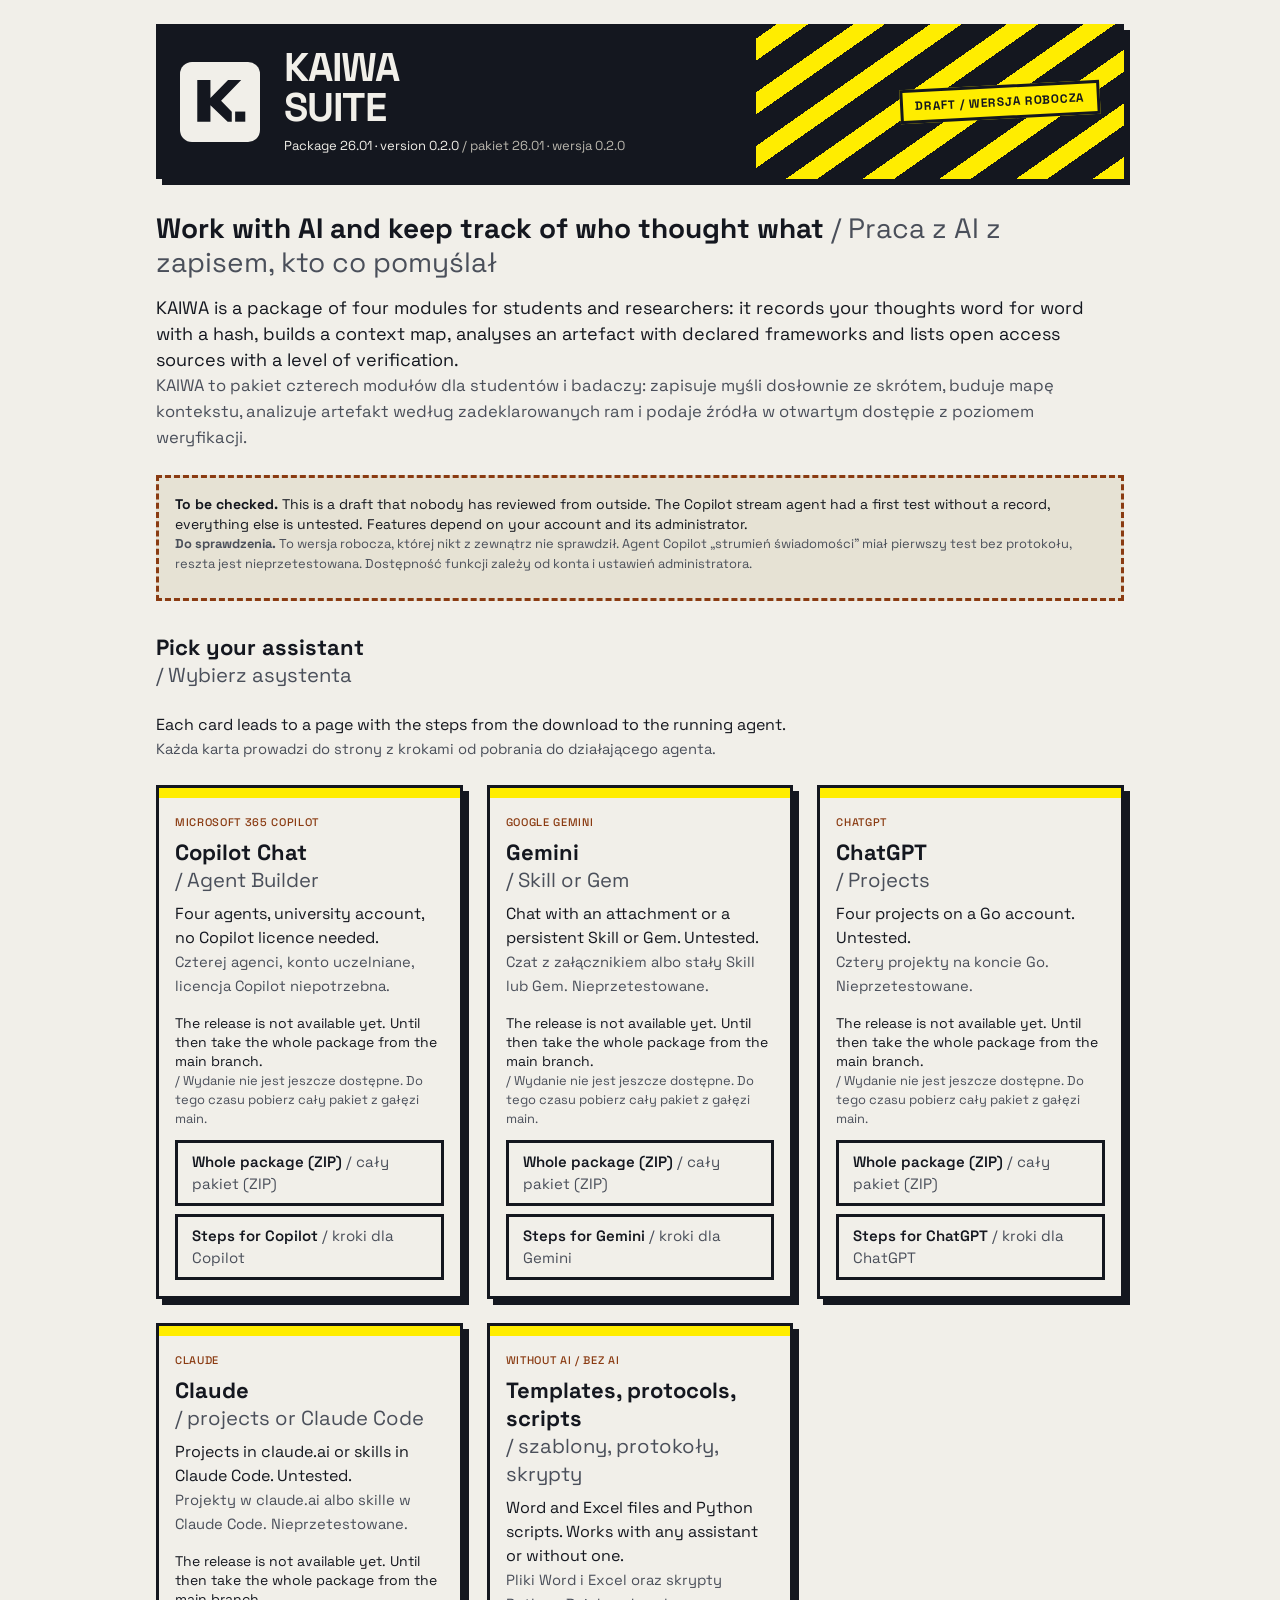
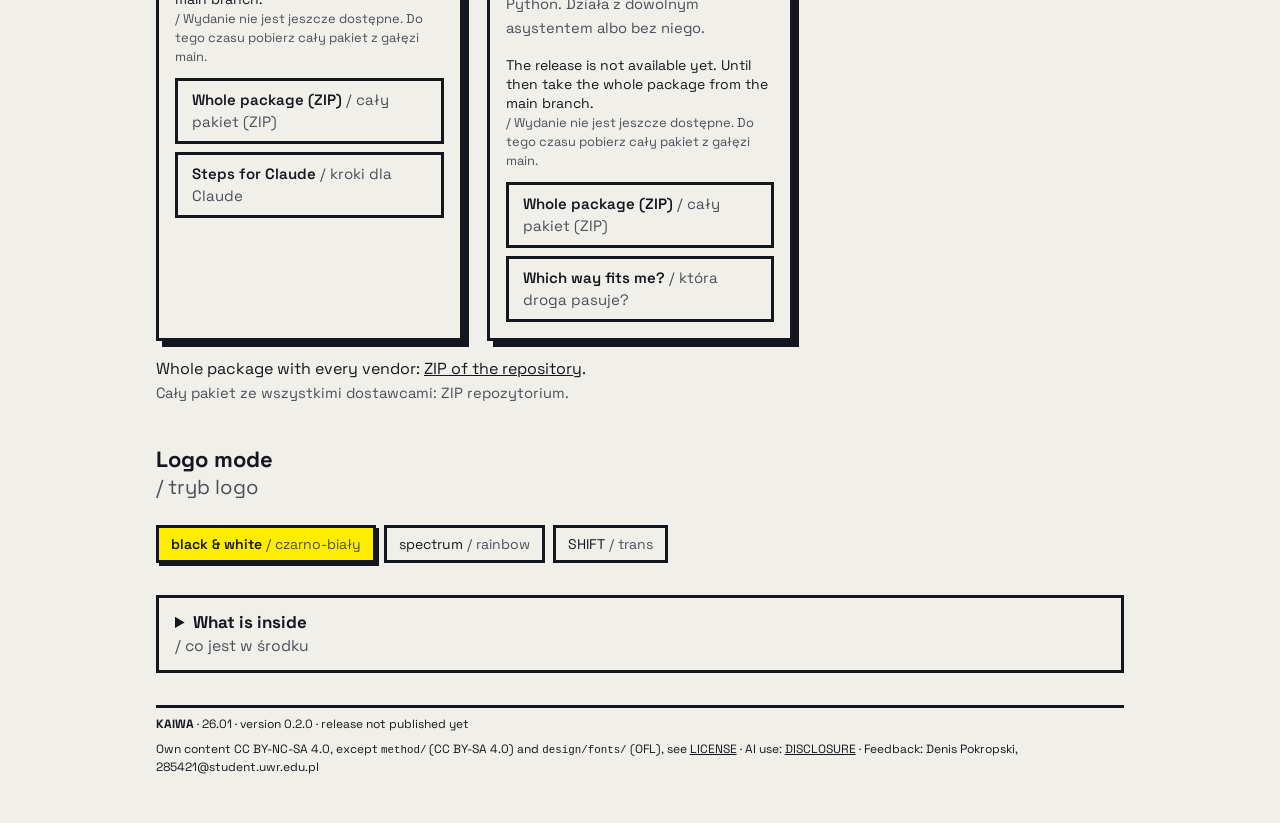
==== commit 0e8b4504: "Paketseite und Anbieterseiten: Englisch fuehrend, Download aus dem Release (release/manifest.json), " ====
--- a/index.html
+++ b/index.html
@@ -1,357 +1,99 @@
 <!doctype html>
-<html lang="pl" data-theme="hell" data-mode="sw">
+<html lang="en" data-theme="hell" data-mode="sw" data-base="">
 <head>
 <meta charset="utf-8">
 <meta name="viewport" content="width=device-width, initial-scale=1">
-<title>KAIWA SUITE · 26.01 · Pakiet / Package</title>
+<title>KAIWA SUITE · 26.01 · Package / Pakiet</title>
 <link rel="icon" href="design/logo/kaiwa-icon-32.png">
 <link rel="stylesheet" href="design/fonts/fonts.css">
 <link rel="stylesheet" href="design/design-system/tokens.css">
-<style>
-/* Tokens from design/design-system/tokens.css, plus three logo modes (design/logo/themes.json):
-   sw (default, signal yellow), spectrum (rainbow), shift (trans). A mode colours only bands and highlights,
-   text stays ink on light surfaces. Layout: header, mode choice, vendor filter, four levels as a grid. */
-:root{
-  --band-1:var(--signal,#ffed00); --band-2:transparent;
-  --bands:repeating-linear-gradient(-35deg,var(--signal,#ffed00) 0 18px,transparent 18px 44px);
-  --hl:var(--signal,#ffed00);          /* highlight ground, text on it always ink */
-  --strip:var(--signal,#ffed00);       /* edge above each level */
-}
-[data-mode="spectrum"]{
-  --bands:repeating-linear-gradient(-35deg,#E40303 0 14px,#FF8C00 14px 28px,#FFED00 28px 42px,#008026 42px 56px,#24408E 56px 70px,#732982 70px 84px);
-  --hl:linear-gradient(90deg,#EB8582,#F7C280,#F7EE80,#85BD91,#95A0C0,#B896BB);
-  --strip:linear-gradient(90deg,#E40303 0 16.66%,#FF8C00 0 33.33%,#FFED00 0 50%,#008026 0 66.66%,#24408E 0 83.33%,#732982 0);
-}
-[data-mode="shift"]{
-  --bands:repeating-linear-gradient(-35deg,#5BCEFA 0 14px,#F5A9B8 14px 28px,#FFFFFF 28px 42px,#F5A9B8 42px 56px,#5BCEFA 56px 70px);
-  --hl:linear-gradient(90deg,#AEE0F1,#F3D0D3,#F7F6F3,#F3D0D3,#AEE0F1);
-  --strip:linear-gradient(90deg,#5BCEFA 0 20%,#F5A9B8 0 40%,#FFFFFF 0 60%,#F5A9B8 0 80%,#5BCEFA 0);
-}
-*,*::before,*::after{box-sizing:border-box}
-html,body{margin:0;background:var(--flaeche,#f1efe9);color:var(--text,#14171f);
-  font-family:var(--font-text,"Space Grotesk",system-ui,Arial,sans-serif);font-size:16px;line-height:24px}
-.page{max-width:1120px;margin:0 auto;padding:24px 24px 48px;display:grid;gap:32px}
-.en{color:var(--text-gedaempft,#4a4f5a);font-weight:400}
-a{color:inherit}
-:focus-visible{outline:2px solid var(--text,#14171f);outline-offset:2px}
-
-/* Header as in 1-start/first-contact.html */
-.doc-head{position:relative;overflow:hidden;display:grid;grid-template-columns:80px 1fr auto;gap:24px;align-items:center;
-  background:var(--tinte,#14171f);color:var(--papier,#f1efe9);padding:24px;box-shadow:var(--schatten-hart)}
-.doc-head .band{position:absolute;inset:0 0 0 auto;width:38%;background:var(--bands);pointer-events:none}
-.doc-head>*:not(.band){position:relative;z-index:1}
-.doc-head img{width:80px;height:80px;display:block}
-.wordmark{font-family:var(--font-kopf);font-weight:700;font-size:40px;line-height:40px;letter-spacing:-.03em;text-transform:uppercase}
-.wordmark span{display:block}
-.meta{font-size:13px;line-height:19px;margin-top:8px}
-.meta .en{color:#b9b6ad}
-.sticker{background:var(--hl);color:var(--tinte,#14171f);border:3px solid var(--tinte,#14171f);padding:6px 12px;
-  font:700 12px/16px var(--font-kopf);letter-spacing:.06em;text-transform:uppercase;transform:rotate(-3deg);white-space:nowrap}
-
-/* Controls */
-.controls{display:grid;gap:16px}
-.ctl{display:flex;flex-wrap:wrap;gap:8px;align-items:center}
-.ctl-label{font:500 11px/16px var(--font-kopf);letter-spacing:.06em;text-transform:uppercase;min-width:150px}
-.chip{appearance:none;font:inherit;font-size:14px;line-height:20px;cursor:pointer;background:var(--flaeche,#f1efe9);color:var(--text,#14171f);
-  border:3px solid var(--text,#14171f);padding:6px 12px;border-radius:0}
-.chip[aria-pressed="true"]{background:var(--hl);color:var(--tinte,#14171f);border-color:var(--tinte,#14171f);box-shadow:3px 3px 0 var(--tinte,#14171f);font-weight:600}
-.chip .en{font-size:12px}
-.chip[aria-pressed="true"] .en{color:#2b2f38}
-
-/* Levels */
-.levels{display:grid;gap:32px}
-.level{border:3px solid var(--text,#14171f);box-shadow:var(--schatten-hart);background:var(--flaeche,#f1efe9)}
-.level-strip{height:10px;background:var(--strip)}
-.level-head{display:grid;grid-template-columns:auto 1fr;gap:4px 16px;padding:16px 16px 12px;align-items:baseline}
-.level-no{font:700 32px/36px var(--font-kopf);grid-row:span 2}
-.level-head h2{margin:0;font:700 22px/28px var(--font-kopf)}
-.level-head p{margin:0;font-size:14px;line-height:20px}
-.grid{display:grid;grid-template-columns:repeat(auto-fill,minmax(250px,1fr));gap:12px;padding:0 16px 16px}
-.item{display:grid;gap:4px;align-content:start;background:var(--flaeche-hinweis,#e6e2d4);padding:12px;border:1px solid var(--linie,#7c796f);text-decoration:none}
-.item:hover{outline:3px solid var(--text,#14171f);outline-offset:-1px}
-.item-vendor{font:500 11px/16px var(--font-kopf);letter-spacing:.06em;text-transform:uppercase;display:flex;gap:6px;align-items:center}
-.sq{width:10px;height:10px;background:var(--text,#14171f);display:inline-block}
-.item-title{font-weight:600;font-size:15px;line-height:21px}
-.item-path{font-family:ui-monospace,Consolas,monospace;font-size:12px;line-height:17px;color:var(--text-gedaempft,#4a4f5a);word-break:break-all}
-.status{font-size:12px;line-height:17px;color:var(--entwurf,#8a3b12);border-top:1px dashed var(--entwurf,#8a3b12);padding-top:4px;margin-top:4px}
-.empty{padding:0 16px 16px;font-size:14px;color:var(--text-gedaempft,#4a4f5a)}
-
-.note{background:var(--flaeche-hinweis,#e6e2d4);border:3px dashed var(--entwurf,#8a3b12);padding:16px;font-size:14px;line-height:20px}
-.foot{display:flex;flex-wrap:wrap;justify-content:space-between;gap:8px;font-size:11px;line-height:16px;border-top:3px solid var(--text,#14171f);padding-top:8px}
-
-@media (max-width:720px){
-  .doc-head{grid-template-columns:64px 1fr}.doc-head img{width:64px;height:64px}
-  .sticker{grid-column:1/-1;justify-self:start}.ctl-label{min-width:0;width:100%}
-}
-@media (prefers-reduced-motion:no-preference){.chip,.item{transition:background-color .15s,box-shadow .15s}}
-</style>
+<link rel="stylesheet" href="get/pages.css">
 </head>
 <body>
+<a class="skip" href="#vendors">Skip to the downloads <span class="alt">/ przejdź do pobierania</span></a>
 <div class="page">
   <header class="doc-head">
     <div class="band" aria-hidden="true"></div>
     <img id="logo" src="design/design-system/assets/Logos/kaiwa-icon-hell.svg" alt="KAIWA">
     <div>
       <div class="wordmark"><span>KAIWA</span><span>SUITE</span></div>
-      <div class="meta">Pakiet 26.01 · wersja 0.2.0 <span class="en">/ package 26.01 · version 0.2.0</span></div>
+      <div class="meta">Package 26.01 · version 0.2.0 <span class="alt">/ pakiet 26.01 · wersja 0.2.0</span></div>
     </div>
-    <div class="sticker">wersja robocza / draft</div>
+    <div class="sticker">draft / wersja robocza</div>
   </header>
 
-  <section class="controls" aria-label="Ustawienia widoku / View settings">
-    <div class="ctl" role="group" aria-labelledby="l-mode">
-      <span class="ctl-label" id="l-mode">Tryb logo <span class="en">/ logo mode</span></span>
-      <button type="button" class="chip" data-mode="sw" aria-pressed="true">czarno-biały <span class="en">/ black &amp; white</span></button>
-      <button type="button" class="chip" data-mode="spectrum" aria-pressed="false">spectrum <span class="en">/ rainbow</span></button>
-      <button type="button" class="chip" data-mode="shift" aria-pressed="false">SHIFT <span class="en">/ trans</span></button>
-    </div>
-    <div class="ctl" role="group" aria-labelledby="l-vendor">
-      <span class="ctl-label" id="l-vendor">Dostawca <span class="en">/ vendor</span></span>
-      <button type="button" class="chip" data-vendor="all" aria-pressed="true">wszyscy <span class="en">/ all</span></button>
-      <button type="button" class="chip" data-vendor="copilot" aria-pressed="false">Microsoft 365 Copilot</button>
-      <button type="button" class="chip" data-vendor="gemini" aria-pressed="false">Google Gemini</button>
-      <button type="button" class="chip" data-vendor="chatgpt" aria-pressed="false">ChatGPT</button>
-      <button type="button" class="chip" data-vendor="claude" aria-pressed="false">Claude</button>
-      <button type="button" class="chip" data-vendor="any" aria-pressed="false">bez dostawcy <span class="en">/ any or none</span></button>
-    </div>
-    <div class="ctl" role="group" aria-labelledby="l-dl" id="dl">
-      <span class="ctl-label" id="l-dl">Pobierz <span class="en">/ download</span></span>
-      <button type="button" class="chip" id="dl-btn">cały pakiet (ZIP) <span class="en">/ whole package (ZIP)</span></button>
-      <span class="status" id="dl-status" role="status" aria-live="polite"></span>
+  <section class="stack" aria-labelledby="what">
+    <h1 id="what">Work with AI and keep track of who thought what <span class="alt">/ Praca z AI z zapisem, kto co pomyślał</span></h1>
+    <p class="lead">KAIWA is a package of four modules for students and researchers: it records your thoughts word for word with a hash, builds a context map, analyses an artefact with declared frameworks and lists open access sources with a level of verification.
+      <span class="alt">KAIWA to pakiet czterech modułów dla studentów i badaczy: zapisuje myśli dosłownie ze skrótem, buduje mapę kontekstu, analizuje artefakt według zadeklarowanych ram i podaje źródła w otwartym dostępie z poziomem weryfikacji.</span></p>
+    <div class="note" role="note">
+      <p><strong>To be checked.</strong> This is a draft that nobody has reviewed from outside. The Copilot stream agent had a first test without a record, everything else is untested. Features depend on your account and its administrator.
+        <span class="alt"><strong>Do sprawdzenia.</strong> To wersja robocza, której nikt z zewnątrz nie sprawdził. Agent Copilot „strumień świadomości” miał pierwszy test bez protokołu, reszta jest nieprzetestowana. Dostępność funkcji zależy od konta i ustawień administratora.</span></p>
     </div>
   </section>
 
-  <main class="levels" id="levels"></main>
+  <section class="stack" id="vendors" aria-labelledby="pick">
+    <h2 id="pick">Pick your assistant <span class="alt">/ Wybierz asystenta</span></h2>
+    <p>Each card leads to a page with the steps from the download to the running agent. <span class="alt">Każda karta prowadzi do strony z krokami od pobrania do działającego agenta.</span></p>
+    <div class="cards">
+      <article class="card"><div class="strip" aria-hidden="true"></div><div class="body">
+        <span class="badge">Microsoft 365 Copilot</span>
+        <h2>Copilot Chat <span class="alt">/ Agent Builder</span></h2>
+        <p>Four agents, university account, no Copilot licence needed. <span class="alt">Czterej agenci, konto uczelniane, licencja Copilot niepotrzebna.</span></p>
+        <div class="dl" data-pkg="copilot" aria-live="polite" data-nolang>Loading… / ładowanie…</div>
+        <a class="btn plain" href="get/copilot.html">Steps for Copilot <span class="alt">/ kroki dla Copilot</span></a>
+      </div></article>
+      <article class="card"><div class="strip" aria-hidden="true"></div><div class="body">
+        <span class="badge">Google Gemini</span>
+        <h2>Gemini <span class="alt">/ Skill or Gem</span></h2>
+        <p>Chat with an attachment or a persistent Skill or Gem. Untested. <span class="alt">Czat z załącznikiem albo stały Skill lub Gem. Nieprzetestowane.</span></p>
+        <div class="dl" data-pkg="gemini" aria-live="polite" data-nolang>Loading… / ładowanie…</div>
+        <a class="btn plain" href="get/gemini.html">Steps for Gemini <span class="alt">/ kroki dla Gemini</span></a>
+      </div></article>
+      <article class="card"><div class="strip" aria-hidden="true"></div><div class="body">
+        <span class="badge">ChatGPT</span>
+        <h2>ChatGPT <span class="alt">/ Projects</span></h2>
+        <p>Four projects on a Go account. Untested. <span class="alt">Cztery projekty na koncie Go. Nieprzetestowane.</span></p>
+        <div class="dl" data-pkg="chatgpt" aria-live="polite" data-nolang>Loading… / ładowanie…</div>
+        <a class="btn plain" href="get/chatgpt.html">Steps for ChatGPT <span class="alt">/ kroki dla ChatGPT</span></a>
+      </div></article>
+      <article class="card"><div class="strip" aria-hidden="true"></div><div class="body">
+        <span class="badge">Claude</span>
+        <h2>Claude <span class="alt">/ projects or Claude Code</span></h2>
+        <p>Projects in claude.ai or skills in Claude Code. Untested. <span class="alt">Projekty w claude.ai albo skille w Claude Code. Nieprzetestowane.</span></p>
+        <div class="dl" data-pkg="claude" aria-live="polite" data-nolang>Loading… / ładowanie…</div>
+        <a class="btn plain" href="get/claude.html">Steps for Claude <span class="alt">/ kroki dla Claude</span></a>
+      </div></article>
+      <article class="card"><div class="strip" aria-hidden="true"></div><div class="body">
+        <span class="badge">Without AI / bez AI</span>
+        <h2>Templates, protocols, scripts <span class="alt">/ szablony, protokoły, skrypty</span></h2>
+        <p>Word and Excel files and Python scripts. Works with any assistant or without one. <span class="alt">Pliki Word i Excel oraz skrypty Python. Działa z dowolnym asystentem albo bez niego.</span></p>
+        <div class="dl" data-pkg="any" aria-live="polite" data-nolang>Loading… / ładowanie…</div>
+        <a class="btn plain" href="1-start/first-contact.html">Which way fits me? <span class="alt">/ która droga pasuje?</span></a>
+      </div></article>
+    </div>
+    <p>Whole package with every vendor: <a data-whole href="https://github.com/dpkrpsk-wq/KAIWA-SUITE/archive/refs/heads/main.zip">ZIP of the repository</a>. <span class="alt">Cały pakiet ze wszystkimi dostawcami: ZIP repozytorium.</span></p>
+  </section>
 
-  <aside class="note" role="note">
-    <strong>Do sprawdzenia / to be checked.</strong> Wszystkie moduły są robocze. Agent Copilot „strumień świadomości” miał pierwszy test bez protokołu, reszta jest nieprzetestowana. Dostępność funkcji zależy od konta i ustawień administratora.
-    <span class="en">All modules are drafts. The Copilot stream agent had a first test without a record, everything else is untested. Features depend on the account and its admin settings.</span>
-  </aside>
+  <section class="stack" aria-labelledby="mode">
+    <h2 id="mode">Logo mode <span class="alt">/ tryb logo</span></h2>
+    <div class="chips" role="group" aria-labelledby="mode">
+      <button type="button" class="chip" data-mode="sw" aria-pressed="true">black &amp; white <span class="alt">/ czarno-biały</span></button>
+      <button type="button" class="chip" data-mode="spectrum" aria-pressed="false">spectrum <span class="alt">/ rainbow</span></button>
+      <button type="button" class="chip" data-mode="shift" aria-pressed="false">SHIFT <span class="alt">/ trans</span></button>
+    </div>
+  </section>
+
+  <details>
+    <summary>What is inside <span class="alt">/ co jest w środku</span></summary>
+    <div id="inside"><p data-nolang>Loading the file list… / ładowanie listy plików…</p></div>
+  </details>
 
   <footer class="foot">
-    <span><b>KAIWA</b> · 26.01 · wersja 0.2.0 · commit ⟨commit⟩</span>
-    <span>Treść własna: CC BY-NC-SA 4.0, poza <code>method/</code> (CC BY-SA 4.0) i <code>design/fonts/</code> (OFL), zob. <a href="LICENSE" id="lic">LICENSE</a> · udział AI: <a href="DISCLOSURE.md" id="disc">DISCLOSURE</a> <span class="en">/ own content CC BY-NC-SA 4.0, except method/ and design/fonts/ · AI use</span></span>
+    <span><b>KAIWA</b> · 26.01 · version 0.2.0 · <span id="release-stamp">release not published yet</span></span>
+    <span>Own content CC BY-NC-SA 4.0, except <code>method/</code> (CC BY-SA 4.0) and <code>design/fonts/</code> (OFL), see <a href="https://github.com/dpkrpsk-wq/KAIWA-SUITE/blob/main/LICENSE">LICENSE</a> · AI use: <a href="https://github.com/dpkrpsk-wq/KAIWA-SUITE/blob/main/DISCLOSURE.md">DISCLOSURE</a> · Feedback: Denis Pokropski, 285421@student.uwr.edu.pl</span>
   </footer>
 </div>
-
-<script>
-/* Levels follow README.md and 1-start/first-contact.html (Poziom 1 to 4), as of 2026-11-22. */
-const LEVELS = [
-  {no:1, pl:"Bez konfiguracji: rozmowa w czacie", en:"No setup: chat and attach",
-   d:"Dołączasz plik do rozmowy i piszesz „start”.", den:"Attach a file to a chat and write “start”."},
-  {no:2, pl:"Stały moduł: agent, Skill, Gem, projekt", en:"Configured assistant",
-   d:"Cztery moduły w kolejności metody: strumień, mapa, analiza, źródła.", den:"Four modules in method order: stream, map, analysis, sources."},
-  {no:3, pl:"Pliki i rejestry", en:"Files and registers",
-   d:"Protokoły, szablony i arkusze. Działa z każdym asystentem albo bez AI.", den:"Protocols, templates and sheets. Works with any assistant or without AI."},
-  {no:4, pl:"Skrypty i testy", en:"Scripts and verification",
-   d:"Python, opcjonalnie, tylko w pełnym pakiecie.", den:"Python, optional, full package only."}
-];
-const VENDORS = {copilot:"Microsoft 365 Copilot", gemini:"Google Gemini", chatgpt:"ChatGPT", claude:"Claude", any:"każdy / any"};
-const U = "nieprzetestowany / untested";
-const ITEMS = [
-  // Poziom 1
-  {l:1, v:"gemini", t:"Dialog startowy / setup dialog", p:"2-agents/gemini/setup-dialog.md", s:"nieprzetestowany w Gemini / untested in Gemini"},
-  {l:1, v:"any", t:"Szablony do wklejenia / paste templates", p:"3-templates/", dir:true},
-  // Poziom 2: Copilot
-  {l:2, v:"copilot", t:"Konfiguracja PL / setup PL", p:"1-start/setup.pl.md"},
-  {l:2, v:"copilot", t:"Konfiguracja EN (wszyscy agenci) / setup EN (all agents)", p:"1-start/setup.en.md"},
-  {l:2, v:"copilot", t:"Strumień świadomości / stream", p:"2-agents/copilot/stream/", dir:true, s:"pierwszy test bez protokołu / first test without a record"},
-  {l:2, v:"copilot", t:"Mapa kontekstu / context map", p:"2-agents/copilot/map/", dir:true, s:U},
-  {l:2, v:"copilot", t:"Analiza / analysis", p:"2-agents/copilot/analysis/", dir:true, s:U},
-  {l:2, v:"copilot", t:"Źródła / sources", p:"2-agents/copilot/sources/", dir:true, s:U},
-  // Poziom 2: Gemini
-  {l:2, v:"gemini", t:"Konfiguracja PL / setup PL", p:"2-agents/gemini/setup.pl.md"},
-  {l:2, v:"gemini", t:"Konfiguracja EN / setup EN", p:"2-agents/gemini/setup.en.md"},
-  {l:2, v:"gemini", t:"Skill pakietu / package skill", p:"2-agents/gemini/SKILL.md", s:U},
-  {l:2, v:"gemini", t:"Strumień świadomości / stream", p:"2-agents/gemini/stream/", dir:true, s:U},
-  {l:2, v:"gemini", t:"Mapa kontekstu / context map", p:"2-agents/gemini/map/", dir:true, s:U},
-  {l:2, v:"gemini", t:"Analiza / analysis", p:"2-agents/gemini/analysis/", dir:true, s:U},
-  {l:2, v:"gemini", t:"Źródła / sources", p:"2-agents/gemini/sources/", dir:true, s:U},
-  // Poziom 2: ChatGPT
-  {l:2, v:"chatgpt", t:"Konfiguracja PL / setup PL", p:"2-agents/chatgpt/setup.pl.md", s:"konto Go / Go account"},
-  {l:2, v:"chatgpt", t:"Konfiguracja EN / setup EN", p:"2-agents/chatgpt/setup.en.md", s:"konto Go / Go account"},
-  {l:2, v:"chatgpt", t:"Strumień świadomości / stream", p:"2-agents/chatgpt/stream/", dir:true, s:U},
-  {l:2, v:"chatgpt", t:"Mapa kontekstu / context map", p:"2-agents/chatgpt/map/", dir:true, s:U},
-  {l:2, v:"chatgpt", t:"Analiza / analysis", p:"2-agents/chatgpt/analysis/", dir:true, s:U},
-  {l:2, v:"chatgpt", t:"Źródła / sources", p:"2-agents/chatgpt/sources/", dir:true, s:U},
-  // Poziom 2: Claude
-  {l:2, v:"claude", t:"Konfiguracja PL / setup PL", p:"2-agents/claude/setup.pl.md", s:"claude.ai i Claude Code"},
-  {l:2, v:"claude", t:"Konfiguracja EN / setup EN", p:"2-agents/claude/setup.en.md", s:"claude.ai i Claude Code"},
-  {l:2, v:"claude", t:"Strumień świadomości / stream", p:"2-agents/claude/stream/", dir:true, s:U},
-  {l:2, v:"claude", t:"Mapa kontekstu / context map", p:"2-agents/claude/map/", dir:true, s:U},
-  {l:2, v:"claude", t:"Analiza / analysis", p:"2-agents/claude/analysis/", dir:true, s:U},
-  {l:2, v:"claude", t:"Źródła / sources", p:"2-agents/claude/sources/", dir:true, s:U},
-  {l:2, v:"claude", t:"Skille dla Claude Code / Claude Code skills", p:"2-agents/claude/code/", dir:true, s:U},
-  // Poziom 3
-  {l:3, v:"any", t:"Mapa kontekstu: metoda / context map method", p:"1-start/context.pl.md"},
-  {l:3, v:"any", t:"Protokoły metody / method protocols", p:"method/protocols/", dir:true},
-  {l:3, v:"any", t:"Triaż i ramy analizy / triage and frameworks", p:"method/prompts/", dir:true, s:"triaż = wstępna ocena, które ramy pasują / triage = first sorting of frameworks"},
-  {l:3, v:"any", t:"Karta problemu badawczego / research problem card", p:"3-templates/research-problem-card.pl.md"},
-  {l:3, v:"any", t:"Po triażu / after triage", p:"3-templates/after-triage.pl.md"},
-  {l:3, v:"any", t:"Kontrola kulturowa / cultural check", p:"3-templates/cultural-check.pl.md"},
-  {l:3, v:"any", t:"Ujawnienie narzędzia / tool disclosure", p:"3-templates/tool-disclosure.pl.md"},
-  {l:3, v:"any", t:"Bez AI: instrukcja / without AI: guide", p:"4-without-ai/README.pl.md"},
-  {l:3, v:"any", t:"Rejestry Excel / Excel registers", p:"4-without-ai/registers.xlsx"},
-  {l:3, v:"any", t:"Szablon Word / Word template", p:"4-without-ai/kaiwa-template.docx"},
-  // Poziom 4
-  {l:4, v:"any", t:"Rejestr skrótów SHA-256 / hash ledger", p:"tools/dictation_ledger.py", s:"skrót = odcisk tekstu, zmiana tekstu zmienia skrót / hash = fingerprint of the text"},
-  {l:4, v:"any", t:"Sprawdzenie mapy / map check", p:"tools/context.py", s:"wymaga openpyxl / needs openpyxl"},
-  {l:4, v:"any", t:"Szukanie w otwartym dostępie / open access search", p:"tools/search.py"},
-  {l:4, v:"any", t:"Testy pakietu / package tests", p:"tools/test_package.py"}
-];
-
-/* On GitHub Pages a card downloads: a file directly, a folder as ZIP (see itemZip). Locally a card opens the file. */
-const REPO = "https://github.com/dpkrpsk-wq/KAIWA-SUITE", BRANCH = "main";
-const onPages = /\.github\.io$/.test(location.hostname);
-const href = it => onPages && it.dir ? `${REPO}/tree/${BRANCH}/${it.p.replace(/\/$/,"")}` : it.p;
-if (onPages) {
-  document.getElementById("lic").href = `${REPO}/blob/${BRANCH}/LICENSE`;
-  document.getElementById("disc").href = `${REPO}/blob/${BRANCH}/DISCLOSURE.md`;
-}
-
-const esc = s => s.replace(/[&<>"]/g, c => ({"&":"&amp;","<":"&lt;",">":"&gt;",'"':"&quot;"}[c]));
-let vendor = "all";
-function render(){
-  document.getElementById("levels").innerHTML = LEVELS.map(L => {
-    const list = ITEMS.filter(i => i.l === L.no && (vendor === "all" || i.v === vendor));
-    const cards = list.map(i => `<a class="item" href="${href(i)}" data-i="${ITEMS.indexOf(i)}"${!i.dir && onPages ? " download" : ""}>
-        <span class="item-vendor"><span class="sq" aria-hidden="true"></span>${esc(VENDORS[i.v])}</span>
-        <span class="item-title">${esc(i.t)}</span>
-        <span class="item-path">${esc(i.p)}</span>
-        ${i.s ? `<span class="status">${esc(i.s)}</span>` : ""}</a>`).join("");
-    return `<section class="level" aria-labelledby="lv${L.no}">
-      <div class="level-strip" aria-hidden="true"></div>
-      <div class="level-head"><span class="level-no">${L.no}</span>
-        <h2 id="lv${L.no}">${esc(L.pl)} <span class="en">/ ${esc(L.en)}</span></h2>
-        <p>${esc(L.d)} <span class="en">${esc(L.den)}</span></p></div>
-      ${list.length ? `<div class="grid">${cards}</div>` : `<p class="empty">Na tym poziomie ten dostawca nie ma osobnych plików. Pliki „bez dostawcy” działają także z nim. <span class="en">No vendor-specific files at this level. The “any or none” files work with this vendor too.</span></p>`}
-    </section>`;
-  }).join("");
-}
-const LOGO = {sw:"design/design-system/assets/Logos/kaiwa-icon-hell.svg", spectrum:"design/logo/status/kaiwa-icon-spectrum.svg", shift:"design/logo/status/kaiwa-icon-shift.svg"};
-function setMode(m){
-  document.documentElement.dataset.mode = m;
-  document.getElementById("logo").src = LOGO[m];
-  document.querySelectorAll("[data-mode].chip").forEach(b => b.setAttribute("aria-pressed", String(b.dataset.mode === m)));
-  try { localStorage.setItem("kaiwa-mode", m); } catch (e) {}
-}
-document.querySelectorAll("[data-mode].chip").forEach(b => b.addEventListener("click", () => setMode(b.dataset.mode)));
-document.querySelectorAll("[data-vendor]").forEach(b => b.addEventListener("click", () => {
-  vendor = b.dataset.vendor;
-  document.querySelectorAll("[data-vendor]").forEach(x => x.setAttribute("aria-pressed", String(x === b)));
-  render(); dlLabel();
-}));
-/* Download: one ZIP per vendor (studium F-0068). The file list comes from the GitHub tree of the branch,
-   the files from this site (GitHub Pages), the ZIP is built in the browser with JSZip. "all" links the archive of the branch.
-   A vendor ZIP holds the vendor's items, all "any" items and the files every user needs (licence, disclosure, logo). */
-const ALWAYS = ["README.md", "LICENSE", "LICENSE-COMMERCIAL.md", "DISCLOSURE.md", "product.json", "design/logo/kaiwa-logo.svg", "design/logo/kaiwa-icon-192.png", "design/fonts/OFL.txt", "design/fonts/fonts.css", "design/fonts/SpaceGrotesk[wght].ttf", "design/fonts/README.md", "design/design-system/tokens.css", "1-start/first-contact.html", "tools/"];
-const JSZIP_URL = "https://cdnjs.cloudflare.com/ajax/libs/jszip/3.10.1/jszip.min.js";
-function loadJSZip(){
-  if (window.JSZip) return Promise.resolve(window.JSZip);
-  return new Promise((ok, fail) => { const s = document.createElement("script"); s.src = JSZIP_URL; s.integrity = "sha512-XMVd28F1oH/O71fzwBnV7HucLxVwtxf26XV8P4wPk26EDxuGZ91N8bsOttmnomcCD3CS5ZMRL50H0GgOHvegtg=="; s.crossOrigin = "anonymous";
-    s.onload = () => ok(window.JSZip); s.onerror = () => fail(new Error("JSZip")); document.head.appendChild(s); });
-}
-function vendorFiles(paths, v){
-  const want = ITEMS.filter(i => i.v === v || i.v === "any");
-  const out = new Set();
-  for (const a of ALWAYS) {
-    if (a.endsWith("/")) paths.filter(p => p.startsWith(a)).forEach(p => out.add(p));
-    else if (paths.includes(a)) out.add(a);
-  }
-  for (const i of want) {
-    if (i.dir) paths.filter(p => p.startsWith(i.p)).forEach(p => out.add(p));
-    else if (paths.includes(i.p)) out.add(i.p);
-  }
-  return [...out].sort();
-}
-function dlLabel(){
-  const b = document.getElementById("dl-btn");
-  b.innerHTML = vendor === "all" ? 'cały pakiet (ZIP) <span class="en">/ whole package (ZIP)</span>'
-    : vendor === "any" ? 'pakiet bez dostawcy (ZIP) <span class="en">/ package without vendor (ZIP)</span>'
-    : `pakiet ${esc(VENDORS[vendor])} (ZIP) <span class="en">/ package for ${esc(VENDORS[vendor])} (ZIP)</span>`;
-  document.getElementById("dl-status").textContent = "";
-}
-/* ZIP-CONTENTS.md says what this partial package holds. tools/test_package.py skips tests for parts that are not in it. */
-function contents(v, files){
-  const name = VENDORS[v];
-  return [`# KAIWA SUITE: pakiet ${name} / package for ${name}`, "",
-    `Ten plik ZIP zawiera tylko pliki dla dostawcy ${name}, pliki bez dostawcy, licencje i skrypty. README.md opisuje cały pakiet, foldery innych dostawców są w repozytorium ${REPO}.`, "",
-    `This ZIP holds only the files for ${name}, the files without vendor, the licences and the scripts. README.md describes the whole package, the folders of the other vendors are in the repository ${REPO}.`, "",
-    v === "any" ? "Zacznij od / start with: 4-without-ai/README.pl.md." : `Zacznij od / start with: ${v === "copilot" ? "1-start/setup.pl.md" : "2-agents/" + v + "/setup.pl.md"} (EN: setup.en.md).`, "",
-    `Testy / tests: python tools/test_package.py (pomija części, których nie ma w tym pakiecie / skips parts not in this package).`, "",
-    "tools/pdf.py i tools/logo_status.py potrzebują plików z design/, które są tylko w pełnym pakiecie. / tools/pdf.py and tools/logo_status.py need files from design/ that are only in the full package.", "",
-    `Pobrano / downloaded: ${new Date().toISOString().slice(0, 10)}, gałąź / branch ${BRANCH}, ${files.length} plików bez tego pliku / files without this file.`, "",
-    ...files.map(p => "- `" + p + "`"), ""].join("\n");
-}
-async function repoPaths(){
-  const r = await fetch(`https://api.github.com/repos/dpkrpsk-wq/KAIWA-SUITE/git/trees/${BRANCH}?recursive=1`);
-  if (!r.ok) throw new Error("tree " + r.status);
-  const tree = await r.json();
-  if (tree.truncated) throw new Error("tree truncated");
-  return tree.tree.filter(t => t.type === "blob").map(t => t.path);
-}
-async function saveZip(files, name, extra){
-  const st = document.getElementById("dl-status");
-  const JSZip = await loadJSZip();
-  const zip = new JSZip();
-  let n = 0;
-  for (const p of files) {
-    const r = await fetch(p.split("/").map(encodeURIComponent).join("/"));
-    if (!r.ok) throw new Error(p + " " + r.status);
-    zip.file(p, await r.arrayBuffer());
-    st.textContent = `${name}: ${++n} / ${files.length}`;
-  }
-  if (extra) zip.file("ZIP-CONTENTS.md", extra);
-  const blob = await zip.generateAsync({type: "blob"});
-  const a = document.createElement("a"); a.href = URL.createObjectURL(blob); a.download = name;
-  document.body.appendChild(a); a.click(); a.remove(); setTimeout(() => URL.revokeObjectURL(a.href), 60000);
-  st.textContent = `${name}: ${files.length} plików / files`;
-}
-/* A folder card: the folder, the files its files.txt lists (they belong in the same project) and the licence files. */
-async function itemZip(it){
-  const st = document.getElementById("dl-status");
-  const name = "KAIWA-SUITE-" + it.p.replace(/\/$/, "").replace(/\//g, "-") + ".zip";
-  try {
-    st.textContent = `${name}: przygotowuję… / preparing…`;
-    const paths = await repoPaths();
-    const out = new Set(paths.filter(p => p.startsWith(it.p)));
-    for (const p of [...out].filter(p => p.endsWith("/files.txt"))) {
-      const r = await fetch(p);
-      if (r.ok) (await r.text()).split(/\r?\n/).map(x => x.trim()).filter(x => x && paths.includes(x)).forEach(x => out.add(x));
-    }
-    ["LICENSE", "LICENSE-COMMERCIAL.md", "DISCLOSURE.md"].filter(p => paths.includes(p)).forEach(p => out.add(p));
-    const files = [...out].sort();
-    await saveZip(files, name, [`# KAIWA SUITE: ${it.p}`, "",
-      `Ten plik ZIP zawiera folder ${it.p}, pliki z jego listy files.txt i licencje. Cały pakiet: ${REPO}.`, "",
-      `This ZIP holds the folder ${it.p}, the files of its files.txt and the licences. Whole package: ${REPO}.`, "",
-      ...files.map(p => "- `" + p + "`"), ""].join("\n"));
-  } catch (e) {
-    st.textContent = `Nie udało się (${e.message}). / Failed. ${REPO}/tree/${BRANCH}/${it.p}`;
-  }
-}
-document.getElementById("levels").addEventListener("click", ev => {
-  const a = ev.target.closest("a.item");
-  if (!a || !onPages) return;
-  const it = ITEMS[Number(a.dataset.i)];
-  if (it && it.dir) { ev.preventDefault(); itemZip(it); }
-});
-async function download(){
-  const st = document.getElementById("dl-status");
-  if (vendor === "all") { location.href = `${REPO}/archive/refs/heads/${BRANCH}.zip`; return; }
-  if (!onPages) { st.textContent = "Pobieranie działa na stronie GitHub Pages. / Download works on the GitHub Pages site."; return; }
-  const v = vendor, name = `KAIWA-SUITE-${v}.zip`;
-  try {
-    st.textContent = "Przygotowuję… / preparing…";
-    const files = vendorFiles(await repoPaths(), v);
-    await saveZip(files, name, contents(v, files));
-  } catch (e) {
-    st.textContent = `Nie udało się (${e.message}). Cały pakiet: / Failed. Whole package: ${REPO}/archive/refs/heads/${BRANCH}.zip`;
-  }
-}
-document.getElementById("dl-btn").addEventListener("click", download);
-let saved = null; try { saved = localStorage.getItem("kaiwa-mode"); } catch (e) {}
-setMode(LOGO[saved] ? saved : "sw");
-render();
-</script>
+<script src="get/pages.js"></script>
 </body>
 </html>
--- a/get/pages.css
+++ b/get/pages.css
@@ -0,0 +1,109 @@
+/* KAIWA SUITE: shared style of index.html and get/*.html.
+   Only tokens from design/design-system/tokens.css and the font from design/fonts/fonts.css (Space Grotesk).
+   Taken from the former style block of index.html, English leads, the second language (Polish) is muted (.alt).
+   Logo modes (design/logo/themes.json): sw (signal yellow, default), spectrum, shift. A mode colours bands and highlights only. */
+:root{
+  --band-1:var(--signal,#ffed00); --band-2:transparent;
+  --bands:repeating-linear-gradient(-35deg,var(--signal,#ffed00) 0 18px,transparent 18px 44px);
+  --hl:var(--signal,#ffed00);
+  --strip:var(--signal,#ffed00);
+}
+[data-mode="spectrum"]{
+  --bands:repeating-linear-gradient(-35deg,#E40303 0 14px,#FF8C00 14px 28px,#FFED00 28px 42px,#008026 42px 56px,#24408E 56px 70px,#732982 70px 84px);
+  --hl:linear-gradient(90deg,#EB8582,#F7C280,#F7EE80,#85BD91,#95A0C0,#B896BB);
+  --strip:linear-gradient(90deg,#E40303 0 16.66%,#FF8C00 0 33.33%,#FFED00 0 50%,#008026 0 66.66%,#24408E 0 83.33%,#732982 0);
+}
+[data-mode="shift"]{
+  --bands:repeating-linear-gradient(-35deg,#5BCEFA 0 14px,#F5A9B8 14px 28px,#FFFFFF 28px 42px,#F5A9B8 42px 56px,#5BCEFA 56px 70px);
+  --hl:linear-gradient(90deg,#AEE0F1,#F3D0D3,#F7F6F3,#F3D0D3,#AEE0F1);
+  --strip:linear-gradient(90deg,#5BCEFA 0 20%,#F5A9B8 0 40%,#FFFFFF 0 60%,#F5A9B8 0 80%,#5BCEFA 0);
+}
+*,*::before,*::after{box-sizing:border-box}
+html,body{margin:0;background:var(--flaeche,#f1efe9);color:var(--text,#14171f);
+  font-family:var(--font-text,"Space Grotesk",system-ui,Arial,sans-serif);font-size:16px;line-height:24px}
+.page{max-width:1000px;margin:0 auto;padding:24px 16px 48px;display:grid;grid-template-columns:minmax(0,1fr);gap:32px}
+.page>*,.steps>li,.card{min-width:0}
+.alt{color:var(--text-gedaempft,#4a4f5a);font-weight:400}
+p>.alt,li>.alt,h2>.alt,h3>.alt,summary>.alt{display:block;font-size:.92em}
+.btn .alt,.chip .alt,th .alt,td .alt{display:inline}
+a{color:inherit}
+code{font-family:ui-monospace,Consolas,monospace;font-size:.9em;overflow-wrap:anywhere}
+:focus-visible{outline:2px solid var(--text,#14171f);outline-offset:2px}
+.skip{position:absolute;left:-999px;top:0;background:var(--signal,#ffed00);color:var(--tinte,#14171f);padding:8px 12px;border:3px solid var(--tinte,#14171f)}
+.skip:focus{left:8px;top:8px;z-index:9}
+
+.doc-head{position:relative;overflow:hidden;display:grid;grid-template-columns:80px 1fr auto;gap:24px;align-items:center;
+  background:var(--tinte,#14171f);color:var(--papier,#f1efe9);padding:24px;box-shadow:var(--schatten-hart)}
+.doc-head .band{position:absolute;inset:0 0 0 auto;width:38%;background:var(--bands);pointer-events:none}
+.doc-head>*:not(.band){position:relative;z-index:1}
+.doc-head img{width:80px;height:80px;display:block}
+.wordmark{font-family:var(--font-kopf);font-weight:700;font-size:40px;line-height:40px;letter-spacing:-.03em;text-transform:uppercase}
+.wordmark span{display:block}
+.meta{font-size:13px;line-height:19px;margin-top:8px;max-width:420px}
+.meta .alt{color:#b9b6ad}
+.sticker{background:var(--hl);color:var(--tinte,#14171f);border:3px solid var(--tinte,#14171f);padding:6px 12px;
+  font:700 12px/16px var(--font-kopf);letter-spacing:.06em;text-transform:uppercase;transform:rotate(-3deg);white-space:nowrap}
+.crumb{font-size:13px;line-height:19px}
+.crumb a{text-decoration:underline}
+
+h1{margin:0;font:700 28px/34px var(--font-kopf)}
+h2{margin:0 0 8px;font:700 22px/28px var(--font-kopf)}
+h3{margin:16px 0 4px;font:700 17px/24px var(--font-kopf)}
+p{margin:0 0 8px}
+.lead{font-size:18px;line-height:26px}
+.stack{display:grid;gap:16px}
+
+.chips{display:flex;flex-wrap:wrap;gap:8px;align-items:center}
+.ctl-label{font:500 11px/16px var(--font-kopf);letter-spacing:.06em;text-transform:uppercase;margin-right:8px}
+.chip{appearance:none;font:inherit;font-size:14px;line-height:20px;cursor:pointer;background:var(--flaeche,#f1efe9);color:var(--text,#14171f);
+  border:3px solid var(--text,#14171f);padding:6px 12px;border-radius:0}
+.chip[aria-pressed="true"]{background:var(--hl);color:var(--tinte,#14171f);border-color:var(--tinte,#14171f);box-shadow:3px 3px 0 var(--tinte,#14171f);font-weight:600}
+
+.cards{display:grid;grid-template-columns:repeat(auto-fill,minmax(280px,1fr));gap:24px}
+.card{border:3px solid var(--text,#14171f);box-shadow:var(--schatten-hart);background:var(--flaeche,#f1efe9);display:grid;align-content:start}
+.card .strip{height:10px;background:var(--strip)}
+.card .body{padding:16px;display:grid;gap:8px}
+.card h2{margin:0}
+.badge{font:500 11px/16px var(--font-kopf);letter-spacing:.06em;text-transform:uppercase;color:var(--entwurf,#8a3b12)}
+
+.btn{display:inline-block;appearance:none;font:700 15px/22px var(--font-kopf);cursor:pointer;text-decoration:none;
+  background:var(--hl);color:var(--tinte,#14171f);border:3px solid var(--tinte,#14171f);box-shadow:3px 3px 0 var(--tinte,#14171f);padding:8px 14px}
+.btn:hover{box-shadow:5px 5px 0 var(--tinte,#14171f)}
+.btn.plain{background:var(--flaeche,#f1efe9);font-weight:600;box-shadow:none}
+.dl{display:grid;gap:4px;font-size:13px;line-height:19px}
+.dl .sum{font-family:ui-monospace,Consolas,monospace;font-size:12px;color:var(--text-gedaempft,#4a4f5a);overflow-wrap:anywhere}
+.dl .none{font-size:14px}
+
+.steps{list-style:none;counter-reset:s;margin:0;padding:0;display:grid;gap:24px}
+.steps>li{counter-increment:s;border:3px solid var(--text,#14171f);box-shadow:var(--schatten-hart);background:var(--flaeche,#f1efe9);padding:16px 16px 12px 64px;position:relative}
+.steps>li::before{content:counter(s);position:absolute;left:16px;top:12px;font:700 32px/36px var(--font-kopf)}
+.steps>li>h2{margin:0 0 8px}
+.steps ol,.steps ul{margin:8px 0;padding-left:20px}
+.steps li li{margin:4px 0}
+.warn{background:var(--flaeche-hinweis,#e6e2d4);border:3px dashed var(--entwurf,#8a3b12);padding:12px 16px;font-size:14px;line-height:20px}
+.note{background:var(--flaeche-hinweis,#e6e2d4);border:3px dashed var(--entwurf,#8a3b12);padding:16px;font-size:14px;line-height:20px}
+.tablewrap{overflow-x:auto;border:1px solid var(--linie,#7c796f)}
+table{border-collapse:collapse;width:100%;min-width:640px;font-size:14px;line-height:20px}
+th,td{border:1px solid var(--linie,#7c796f);padding:8px;text-align:left;vertical-align:top}
+th{background:var(--flaeche-hinweis,#e6e2d4);font-family:var(--font-kopf)}
+
+details{border:3px solid var(--text,#14171f);background:var(--flaeche,#f1efe9)}
+summary{cursor:pointer;padding:12px 16px;font:700 17px/24px var(--font-kopf)}
+details>div{padding:0 16px 16px;display:grid;gap:8px}
+.lv{font:700 15px/22px var(--font-kopf);margin-top:8px}
+.items{list-style:none;margin:0;padding:0;display:grid;grid-template-columns:repeat(auto-fill,minmax(260px,1fr));gap:8px}
+.items a{display:block;background:var(--flaeche-hinweis,#e6e2d4);border:1px solid var(--linie,#7c796f);padding:8px 10px;text-decoration:none;font-size:14px;line-height:20px}
+.items a:hover{outline:3px solid var(--text,#14171f);outline-offset:-1px}
+.items .p{display:block;font-family:ui-monospace,Consolas,monospace;font-size:12px;color:var(--text-gedaempft,#4a4f5a);overflow-wrap:anywhere}
+
+.foot{display:flex;flex-wrap:wrap;justify-content:space-between;gap:8px;font-size:12px;line-height:17px;border-top:3px solid var(--text,#14171f);padding-top:8px}
+
+@media (max-width:720px){
+  .doc-head{grid-template-columns:64px 1fr;padding:16px;gap:16px}.doc-head img{width:64px;height:64px}
+  .wordmark{font-size:30px;line-height:30px}
+  .sticker{grid-column:1/-1;justify-self:start}
+  .doc-head .band{display:none}   /* the stripes would run under the text on a narrow screen */
+  .steps>li{padding:56px 12px 12px}
+  .steps>li::before{left:12px;top:8px}
+}
+@media (prefers-reduced-motion:no-preference){.btn,.chip,.items a{transition:background-color .15s,box-shadow .15s}}
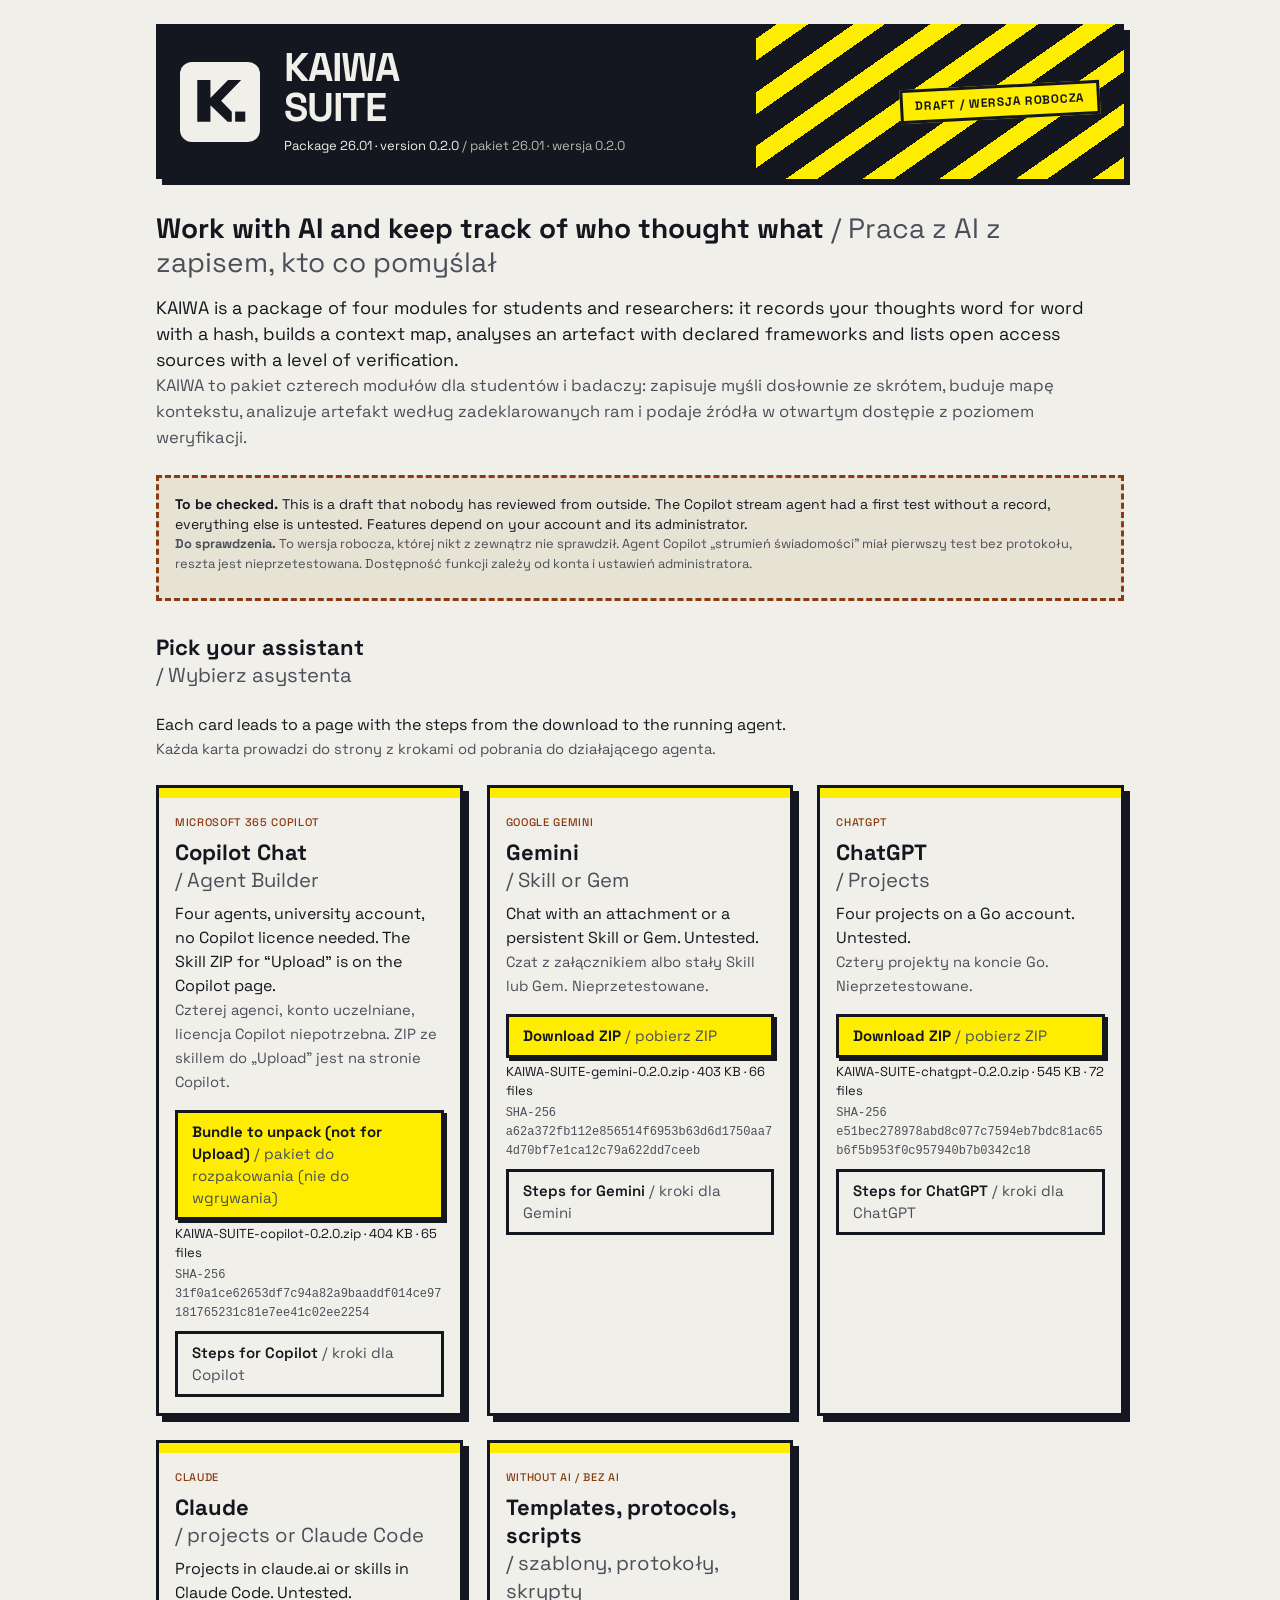
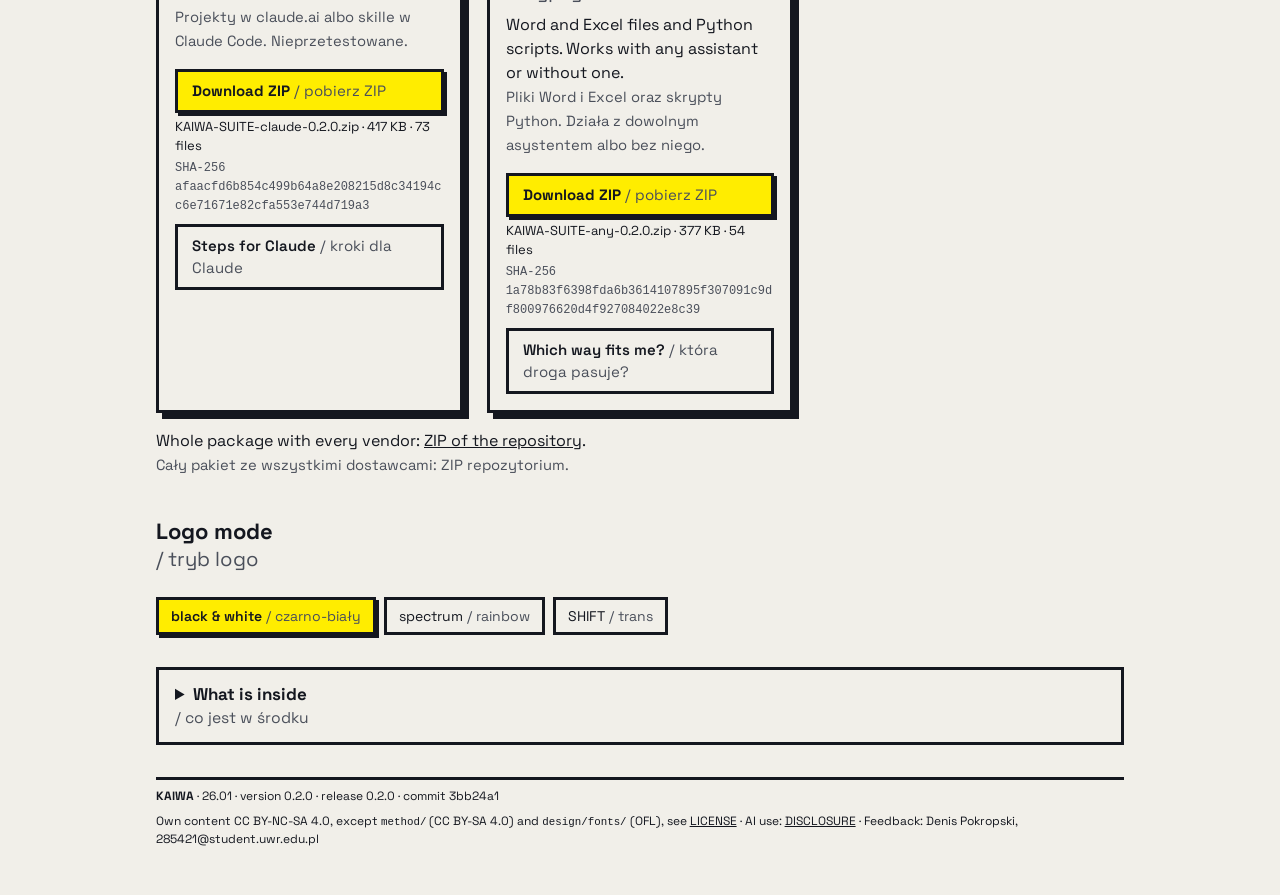
==== commit 9c3d69bd: "Copilot-Seite: Upload-Weg wie im UWr-Konto (Plug-Ins > Add > Upload), Knoepfe nennen ihren Zweck, Pa" ====
--- a/index.html
+++ b/index.html
@@ -39,8 +39,8 @@
       <article class="card"><div class="strip" aria-hidden="true"></div><div class="body">
         <span class="badge">Microsoft 365 Copilot</span>
         <h2>Copilot Chat <span class="alt">/ Agent Builder</span></h2>
-        <p>Four agents, university account, no Copilot licence needed. <span class="alt">Czterej agenci, konto uczelniane, licencja Copilot niepotrzebna.</span></p>
-        <div class="dl" data-pkg="copilot" aria-live="polite" data-nolang>Loading… / ładowanie…</div>
+        <p>Four agents, university account, no Copilot licence needed. The Skill ZIP for “Upload” is on the Copilot page. <span class="alt">Czterej agenci, konto uczelniane, licencja Copilot niepotrzebna. ZIP ze skillem do „Upload” jest na stronie Copilot.</span></p>
+        <div class="dl" data-pkg="copilot" data-label="Bundle to unpack (not for Upload)" data-label-pl="pakiet do rozpakowania (nie do wgrywania)" aria-live="polite" data-nolang>Loading… / ładowanie…</div>
         <a class="btn plain" href="get/copilot.html">Steps for Copilot <span class="alt">/ kroki dla Copilot</span></a>
       </div></article>
       <article class="card"><div class="strip" aria-hidden="true"></div><div class="body">
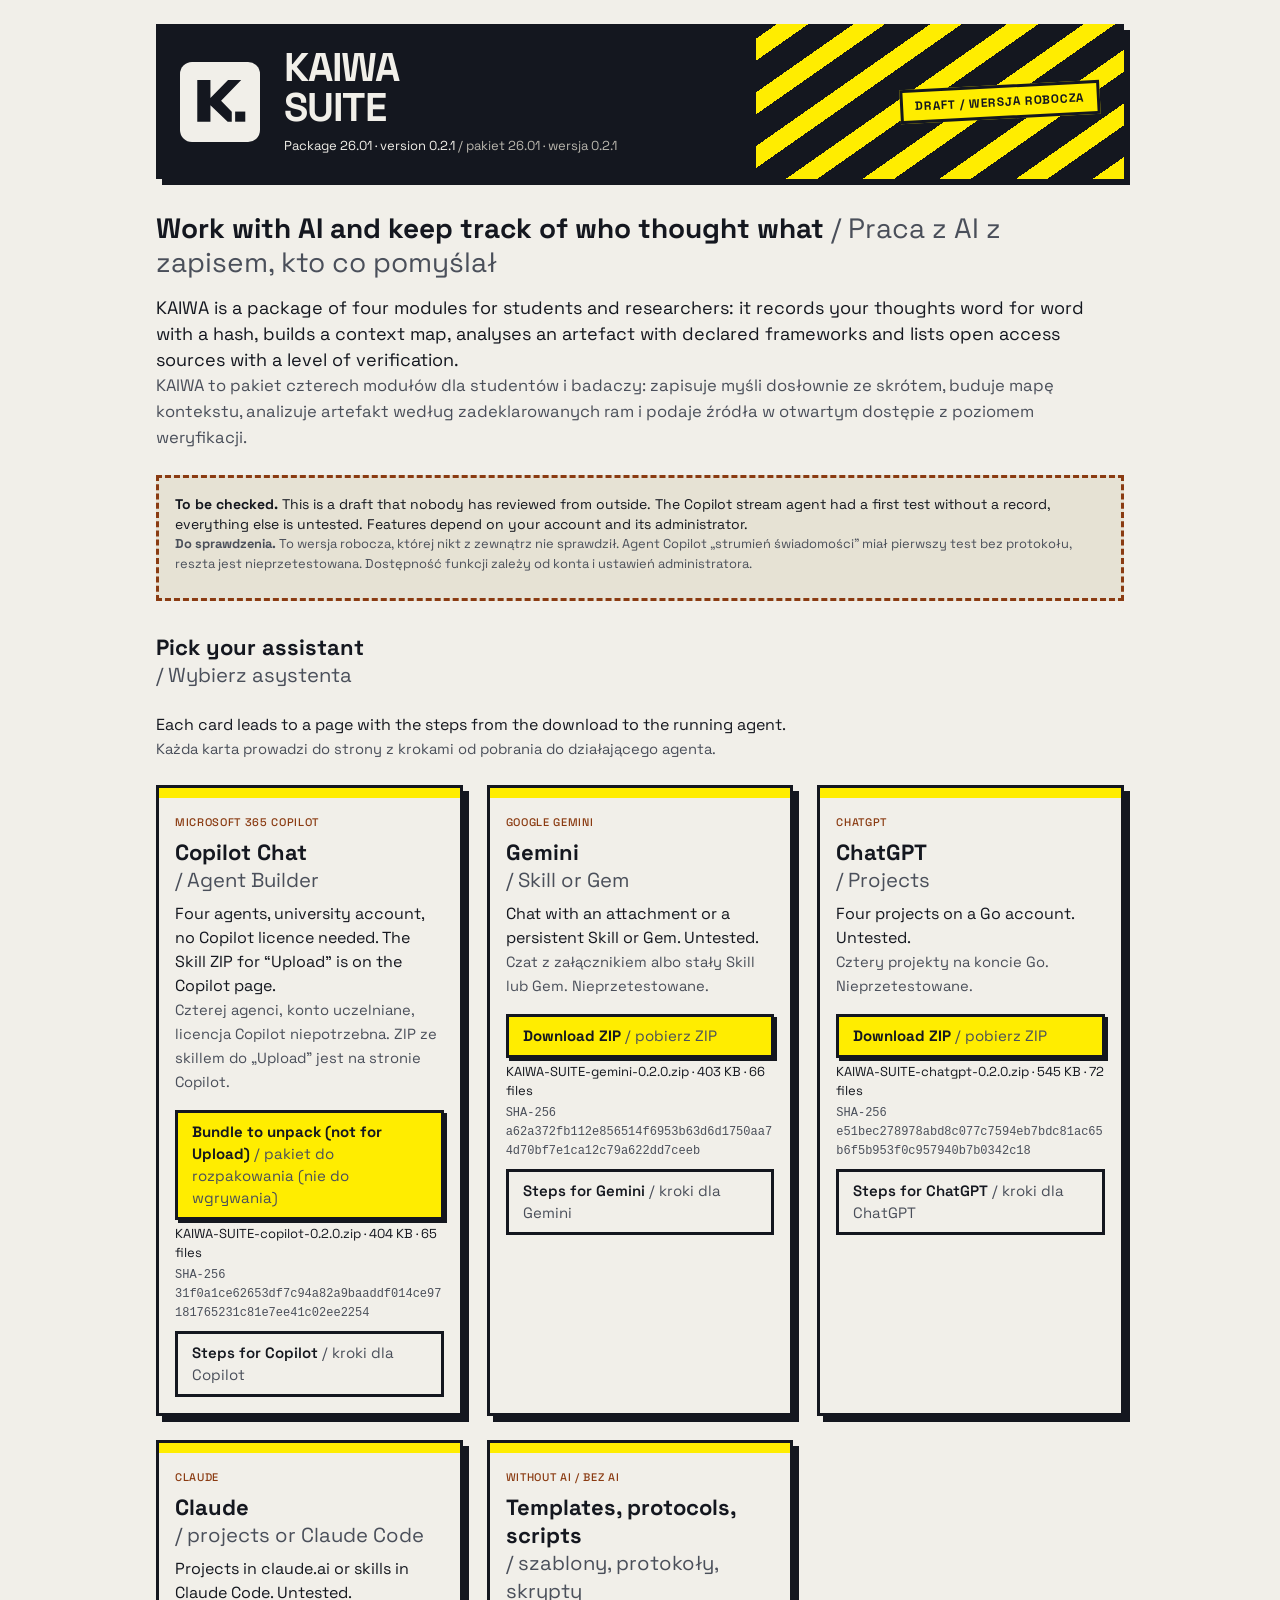
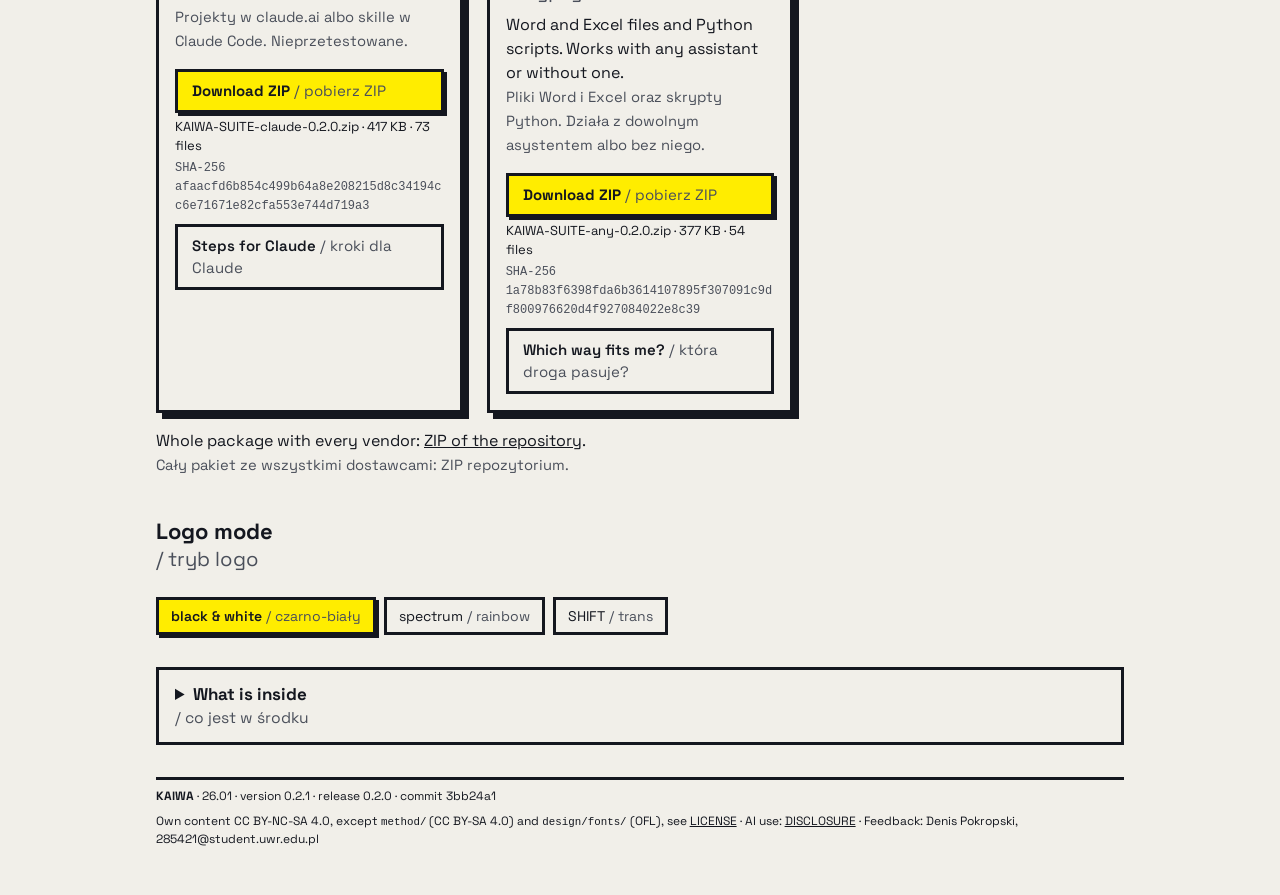
==== commit 9cf1b8b8: "Version 0.2.1: product.json und alle Dokumentkoepfe, Agent-Fusszeilen, Plugin-Manifeste, Gemini-Prue" ====
--- a/index.html
+++ b/index.html
@@ -17,7 +17,7 @@
     <img id="logo" src="design/design-system/assets/Logos/kaiwa-icon-hell.svg" alt="KAIWA">
     <div>
       <div class="wordmark"><span>KAIWA</span><span>SUITE</span></div>
-      <div class="meta">Package 26.01 · version 0.2.0 <span class="alt">/ pakiet 26.01 · wersja 0.2.0</span></div>
+      <div class="meta">Package 26.01 · version 0.2.1 <span class="alt">/ pakiet 26.01 · wersja 0.2.1</span></div>
     </div>
     <div class="sticker">draft / wersja robocza</div>
   </header>
@@ -72,7 +72,7 @@
         <a class="btn plain" href="1-start/first-contact.html">Which way fits me? <span class="alt">/ która droga pasuje?</span></a>
       </div></article>
     </div>
-    <p>Whole package with every vendor: <a data-whole href="https://github.com/dpkrpsk-wq/KAIWA-SUITE/archive/refs/heads/main.zip">ZIP of the repository</a>. <span class="alt">Cały pakiet ze wszystkimi dostawcami: ZIP repozytorium.</span></p>
+    <p>Whole package with every vendor: <a data-whole href="https://github.com/mentalpinG-Ops/KAIWA-SUITE/archive/refs/heads/main.zip">ZIP of the repository</a>. <span class="alt">Cały pakiet ze wszystkimi dostawcami: ZIP repozytorium.</span></p>
   </section>
 
   <section class="stack" aria-labelledby="mode">
@@ -90,8 +90,8 @@
   </details>
 
   <footer class="foot">
-    <span><b>KAIWA</b> · 26.01 · version 0.2.0 · <span id="release-stamp">release not published yet</span></span>
-    <span>Own content CC BY-NC-SA 4.0, except <code>method/</code> (CC BY-SA 4.0) and <code>design/fonts/</code> (OFL), see <a href="https://github.com/dpkrpsk-wq/KAIWA-SUITE/blob/main/LICENSE">LICENSE</a> · AI use: <a href="https://github.com/dpkrpsk-wq/KAIWA-SUITE/blob/main/DISCLOSURE.md">DISCLOSURE</a> · Feedback: Denis Pokropski, 285421@student.uwr.edu.pl</span>
+    <span><b>KAIWA</b> · 26.01 · version 0.2.1 · <span id="release-stamp">release not published yet</span></span>
+    <span>Own content CC BY-NC-SA 4.0, except <code>method/</code> (CC BY-SA 4.0) and <code>design/fonts/</code> (OFL), see <a href="https://github.com/mentalpinG-Ops/KAIWA-SUITE/blob/main/LICENSE">LICENSE</a> · AI use: <a href="https://github.com/mentalpinG-Ops/KAIWA-SUITE/blob/main/DISCLOSURE.md">DISCLOSURE</a> · Feedback: Denis Pokropski, 285421@student.uwr.edu.pl</span>
   </footer>
 </div>
 <script src="get/pages.js"></script>
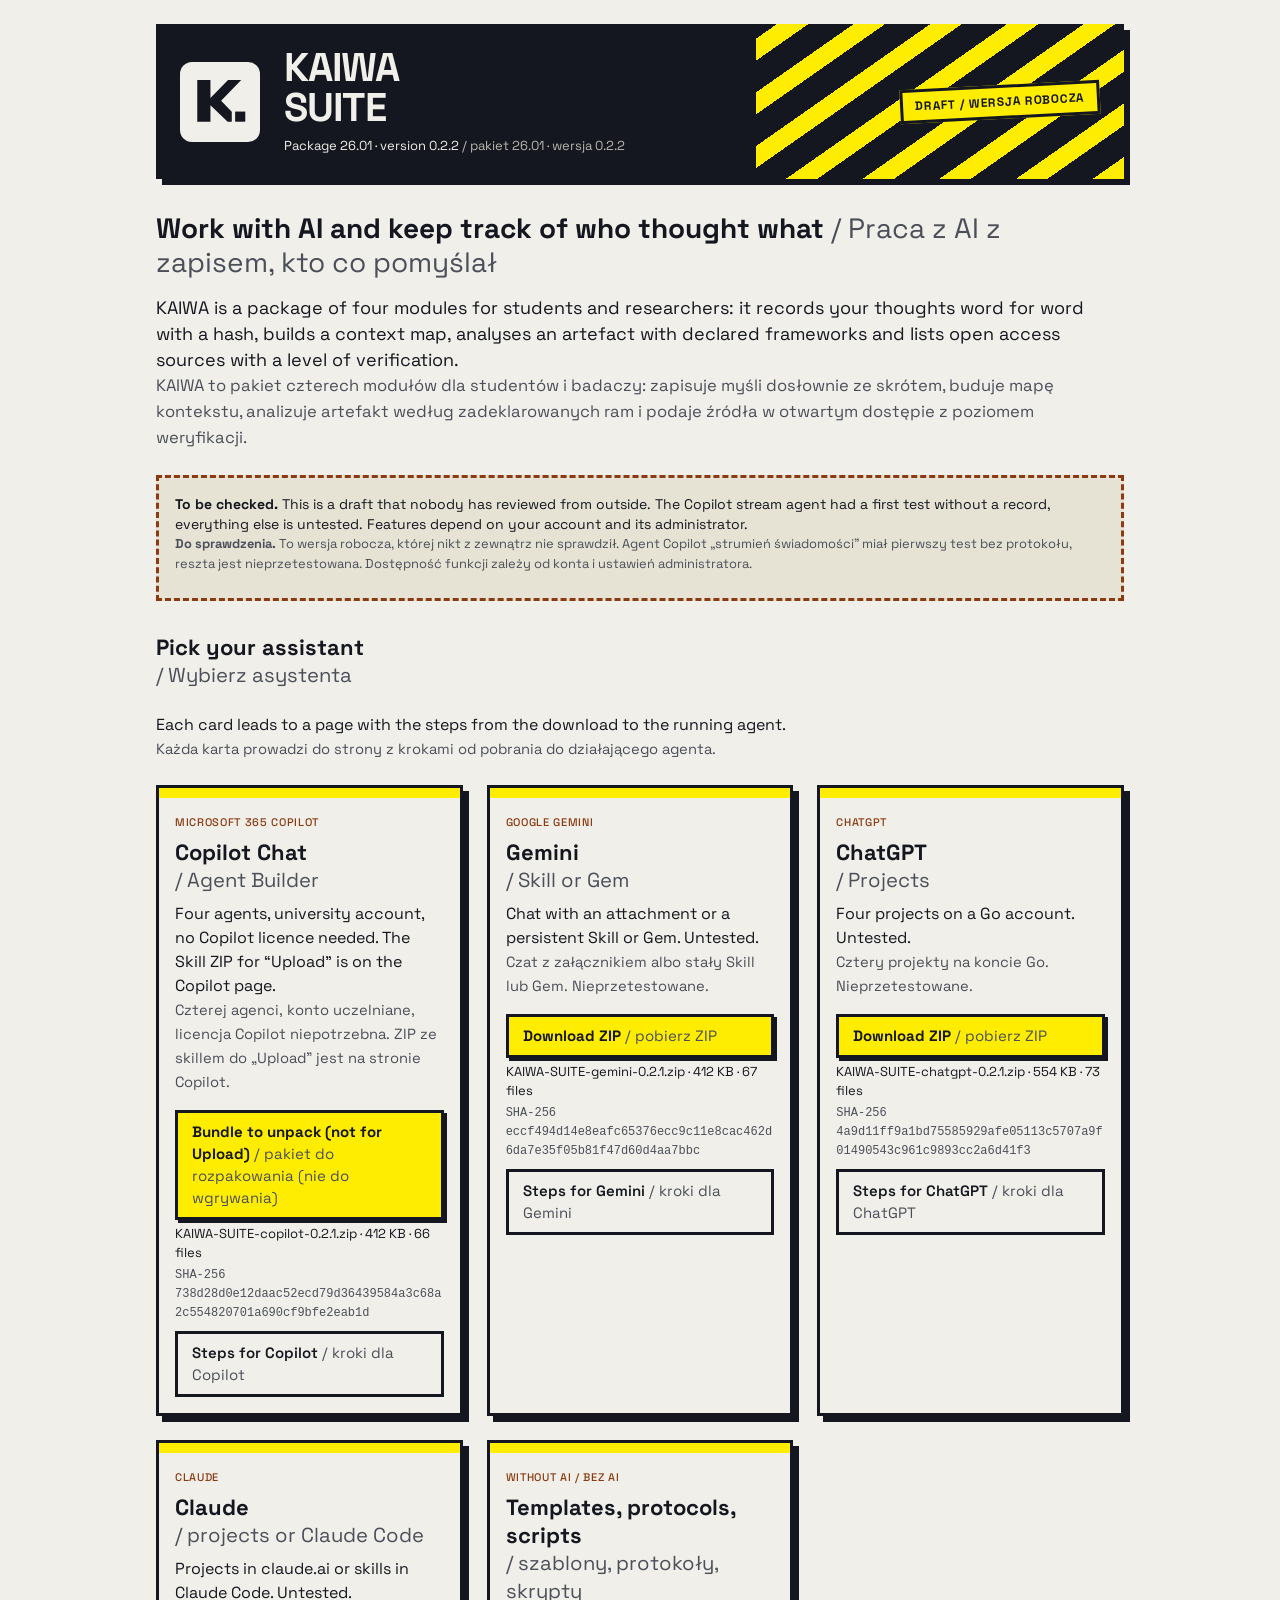
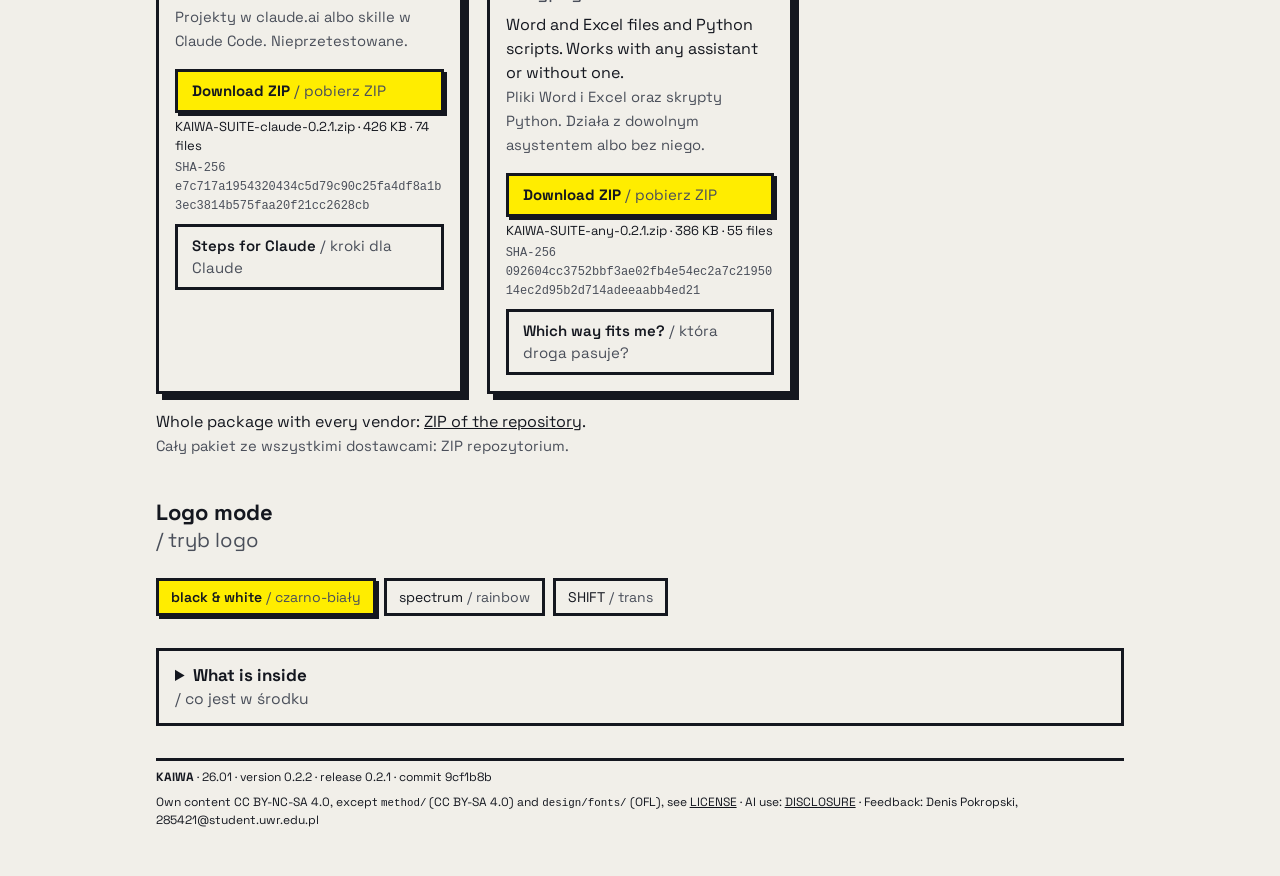
==== commit 2c3322df: "Version 0.2.2: product.json und alle Dokumentkoepfe, Agent-Fusszeilen, Plugin-Manifeste, Gemini-Prue" ====
--- a/index.html
+++ b/index.html
@@ -17,7 +17,7 @@
     <img id="logo" src="design/design-system/assets/Logos/kaiwa-icon-hell.svg" alt="KAIWA">
     <div>
       <div class="wordmark"><span>KAIWA</span><span>SUITE</span></div>
-      <div class="meta">Package 26.01 · version 0.2.1 <span class="alt">/ pakiet 26.01 · wersja 0.2.1</span></div>
+      <div class="meta">Package 26.01 · version 0.2.2 <span class="alt">/ pakiet 26.01 · wersja 0.2.2</span></div>
     </div>
     <div class="sticker">draft / wersja robocza</div>
   </header>
@@ -90,7 +90,7 @@
   </details>
 
   <footer class="foot">
-    <span><b>KAIWA</b> · 26.01 · version 0.2.1 · <span id="release-stamp">release not published yet</span></span>
+    <span><b>KAIWA</b> · 26.01 · version 0.2.2 · <span id="release-stamp">release not published yet</span></span>
     <span>Own content CC BY-NC-SA 4.0, except <code>method/</code> (CC BY-SA 4.0) and <code>design/fonts/</code> (OFL), see <a href="https://github.com/mentalpinG-Ops/KAIWA-SUITE/blob/main/LICENSE">LICENSE</a> · AI use: <a href="https://github.com/mentalpinG-Ops/KAIWA-SUITE/blob/main/DISCLOSURE.md">DISCLOSURE</a> · Feedback: Denis Pokropski, 285421@student.uwr.edu.pl</span>
   </footer>
 </div>
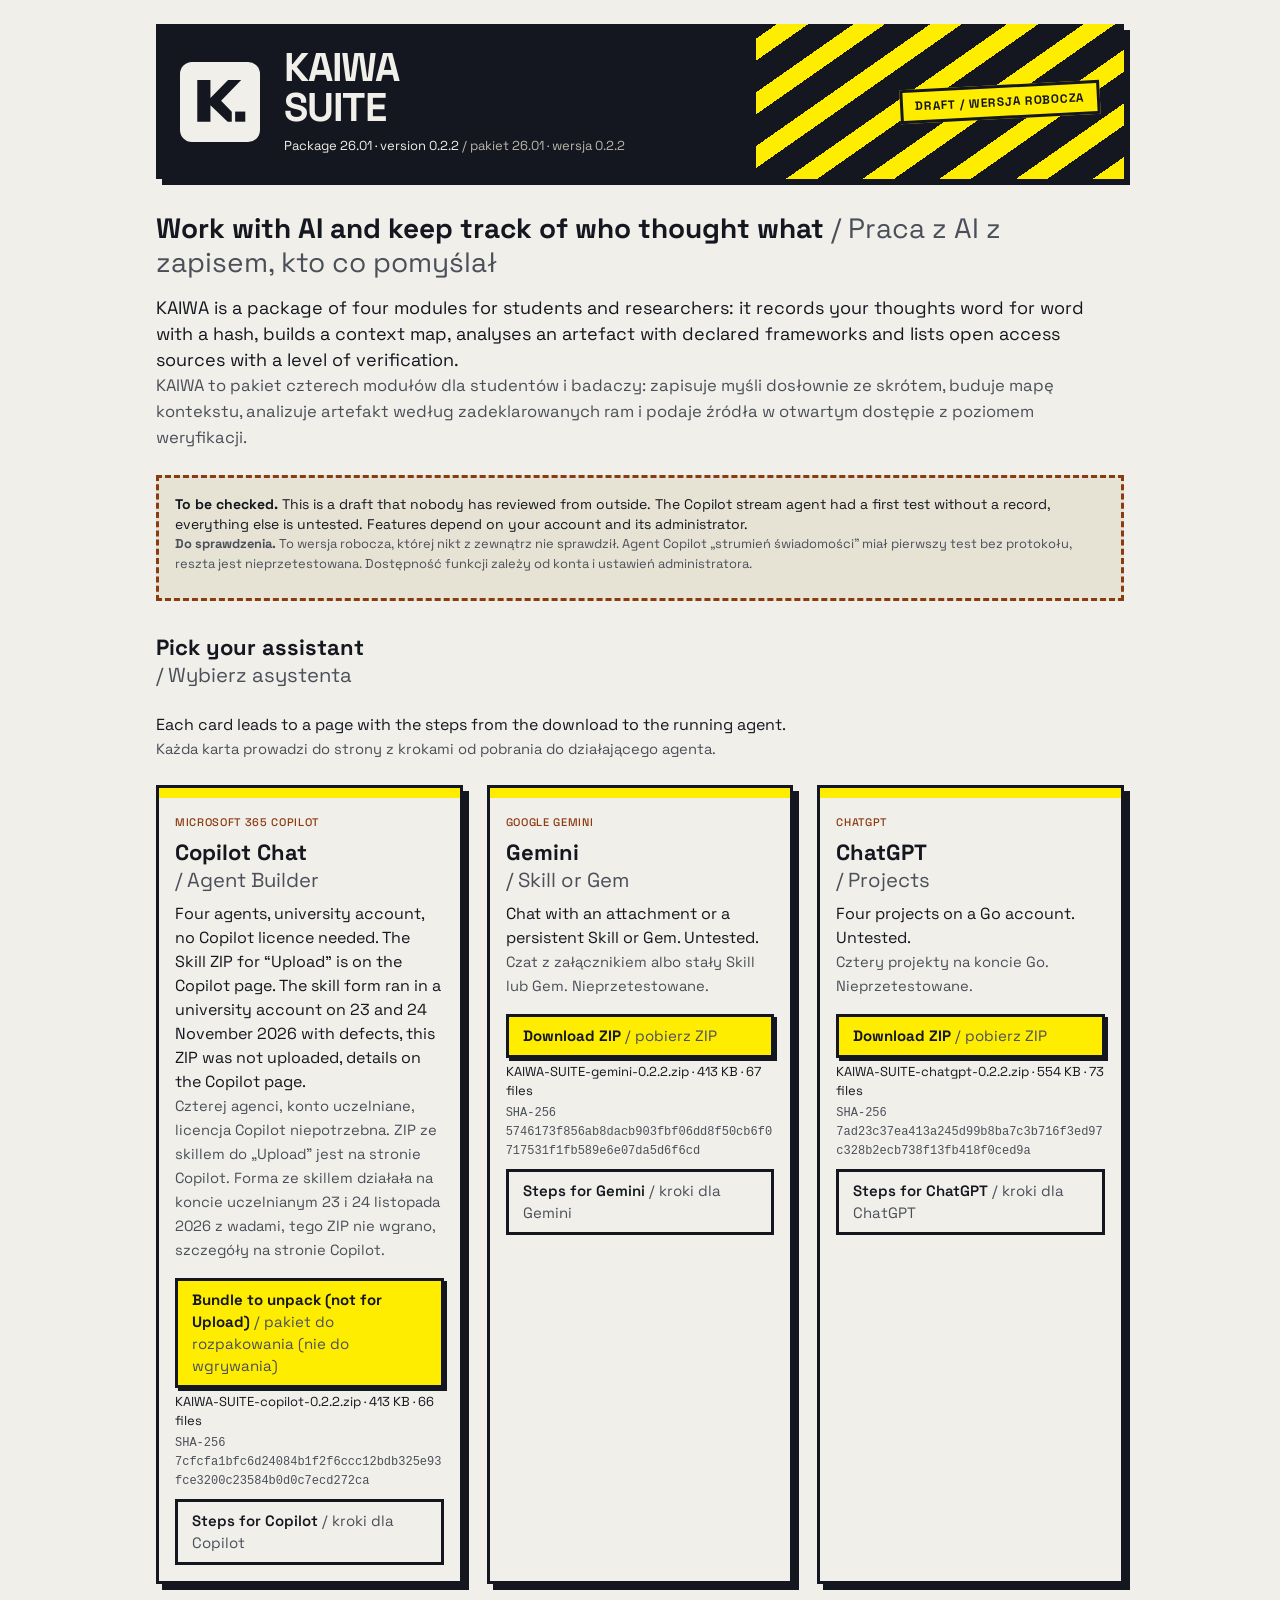
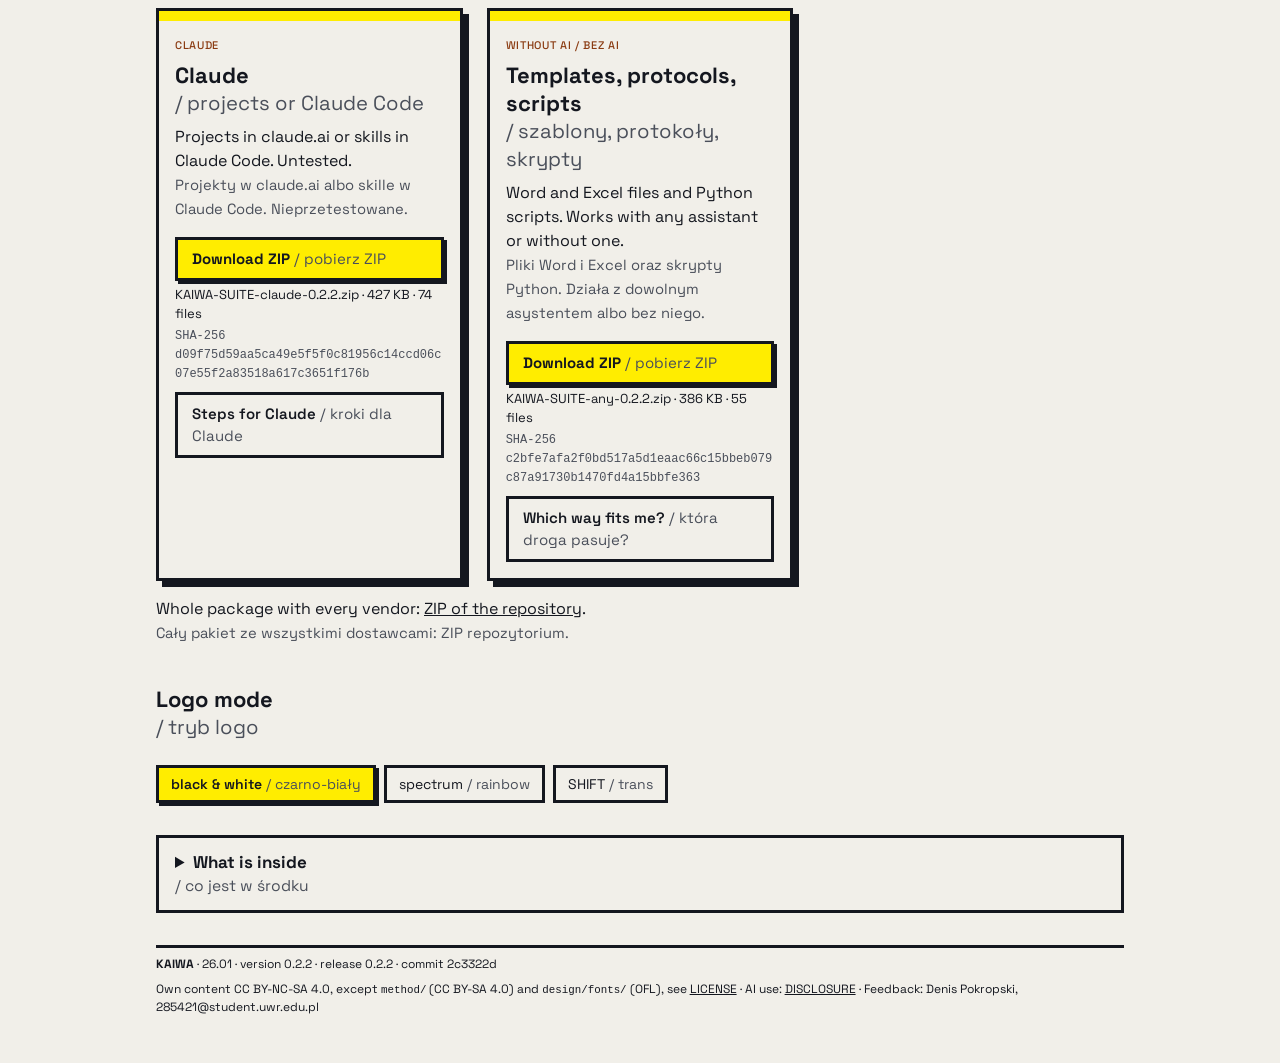
==== commit 6cca97fb: "Copilot-Seite und Karte: Skill-Form "getestet mit Mangeln, ZIP nicht hochgeladen", Meldung wie beoba" ====
--- a/index.html
+++ b/index.html
@@ -39,7 +39,7 @@
       <article class="card"><div class="strip" aria-hidden="true"></div><div class="body">
         <span class="badge">Microsoft 365 Copilot</span>
         <h2>Copilot Chat <span class="alt">/ Agent Builder</span></h2>
-        <p>Four agents, university account, no Copilot licence needed. The Skill ZIP for “Upload” is on the Copilot page. <span class="alt">Czterej agenci, konto uczelniane, licencja Copilot niepotrzebna. ZIP ze skillem do „Upload” jest na stronie Copilot.</span></p>
+        <p>Four agents, university account, no Copilot licence needed. The Skill ZIP for “Upload” is on the Copilot page. The skill form ran in a university account on 23 and 24 November 2026 with defects, this ZIP was not uploaded, details on the Copilot page. <span class="alt">Czterej agenci, konto uczelniane, licencja Copilot niepotrzebna. ZIP ze skillem do „Upload” jest na stronie Copilot. Forma ze skillem działała na koncie uczelnianym 23 i 24 listopada 2026 z wadami, tego ZIP nie wgrano, szczegóły na stronie Copilot.</span></p>
         <div class="dl" data-pkg="copilot" data-label="Bundle to unpack (not for Upload)" data-label-pl="pakiet do rozpakowania (nie do wgrywania)" aria-live="polite" data-nolang>Loading… / ładowanie…</div>
         <a class="btn plain" href="get/copilot.html">Steps for Copilot <span class="alt">/ kroki dla Copilot</span></a>
       </div></article>
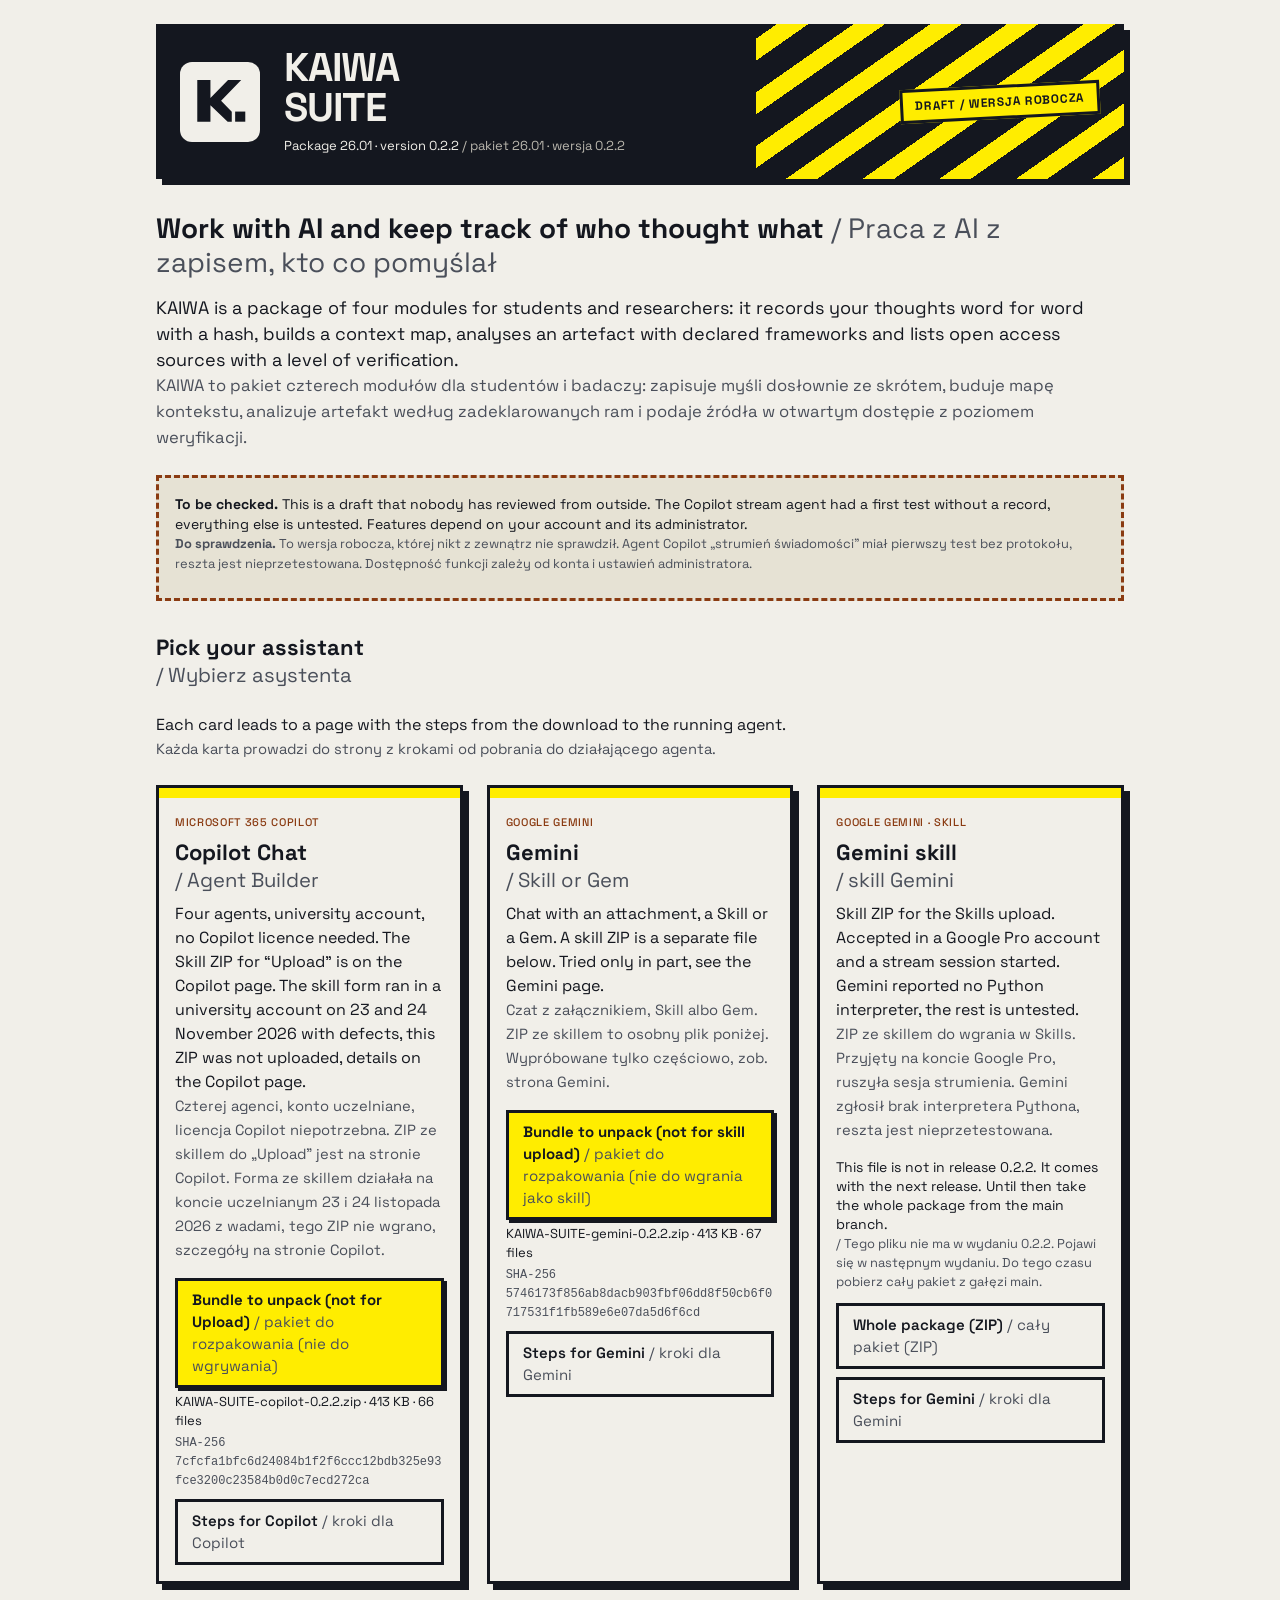
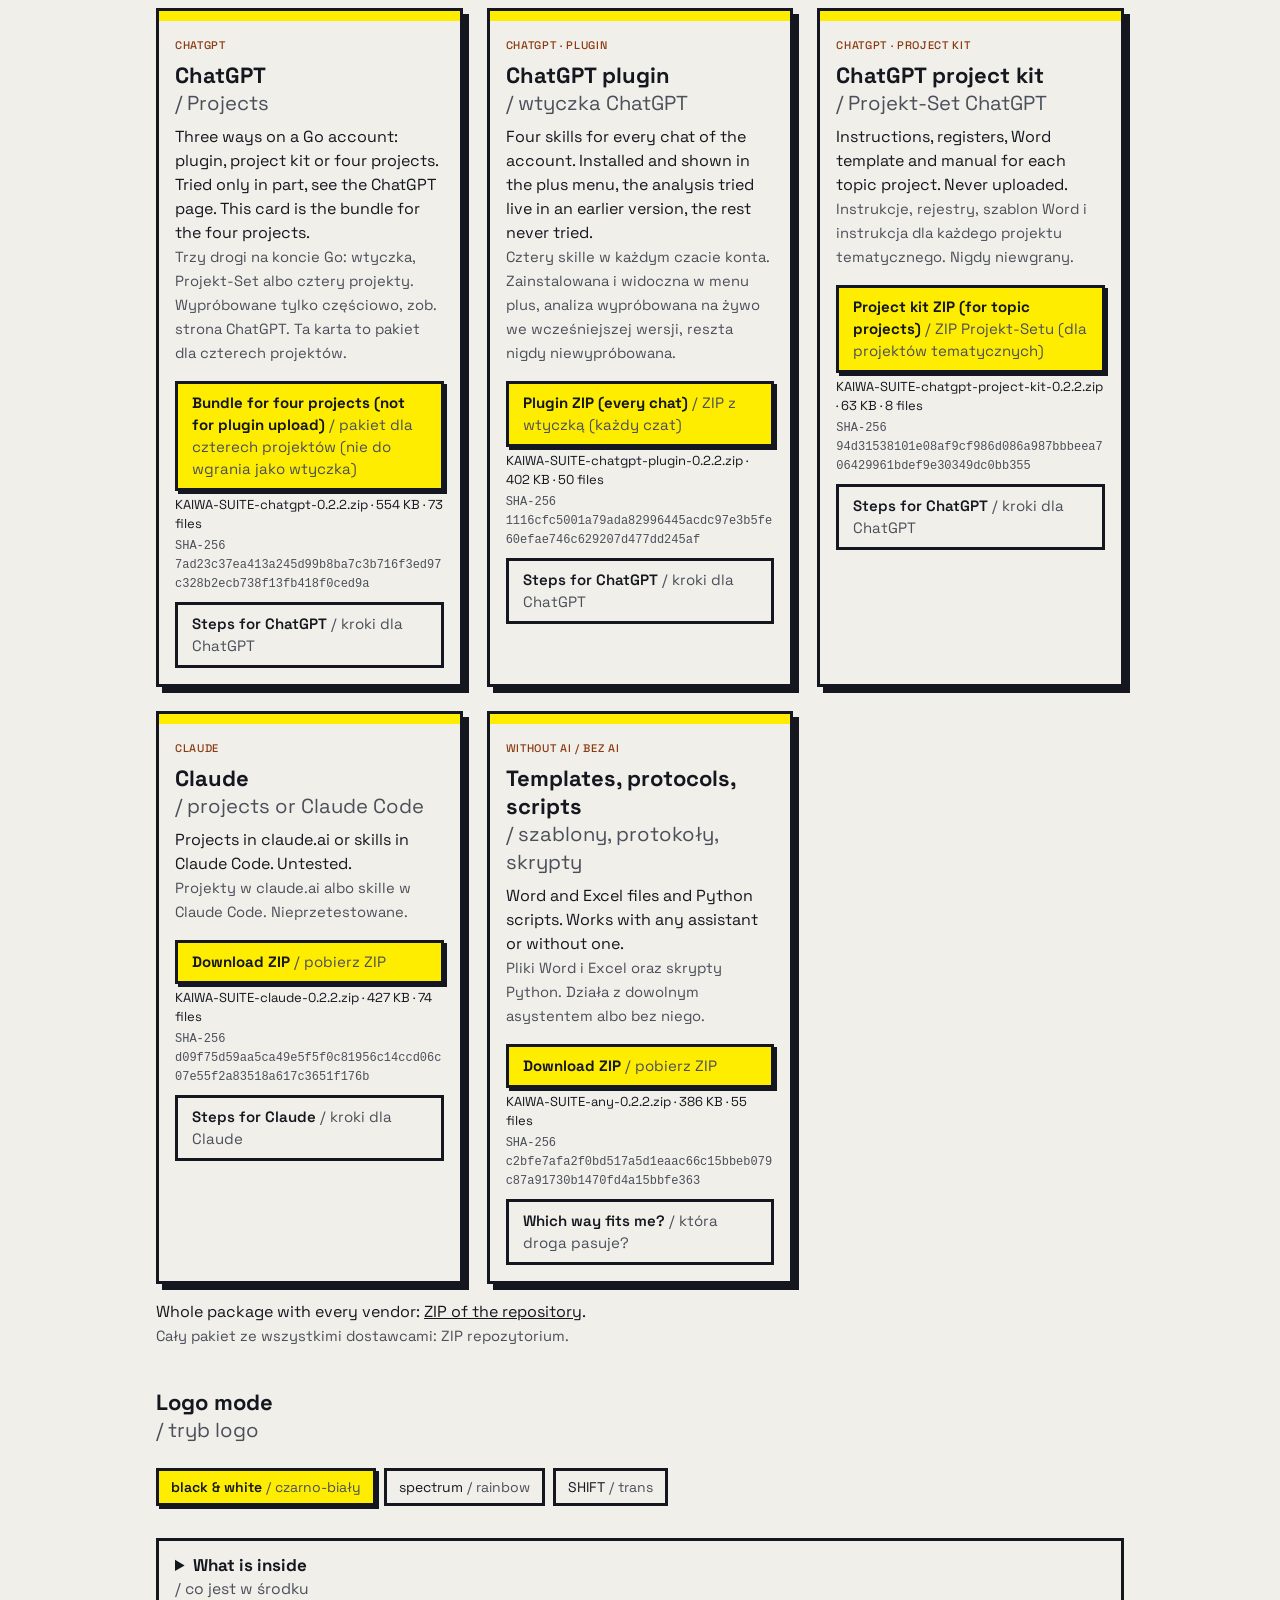
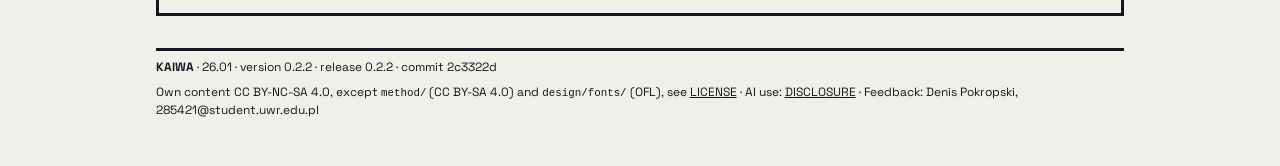
==== commit e0da4722: "Seiten ChatGPT und Gemini: getesteter Stand, bekannte Befunde, Wege get/chatgpt.html: drei Wege (Plu" ====
--- a/index.html
+++ b/index.html
@@ -46,15 +46,36 @@
       <article class="card"><div class="strip" aria-hidden="true"></div><div class="body">
         <span class="badge">Google Gemini</span>
         <h2>Gemini <span class="alt">/ Skill or Gem</span></h2>
-        <p>Chat with an attachment or a persistent Skill or Gem. Untested. <span class="alt">Czat z załącznikiem albo stały Skill lub Gem. Nieprzetestowane.</span></p>
-        <div class="dl" data-pkg="gemini" aria-live="polite" data-nolang>Loading… / ładowanie…</div>
+        <p>Chat with an attachment, a Skill or a Gem. A skill ZIP is a separate file below. Tried only in part, see the Gemini page. <span class="alt">Czat z załącznikiem, Skill albo Gem. ZIP ze skillem to osobny plik poniżej. Wypróbowane tylko częściowo, zob. strona Gemini.</span></p>
+        <div class="dl" data-pkg="gemini" data-label="Bundle to unpack (not for skill upload)" data-label-pl="pakiet do rozpakowania (nie do wgrania jako skill)" aria-live="polite" data-nolang>Loading… / ładowanie…</div>
+        <a class="btn plain" href="get/gemini.html">Steps for Gemini <span class="alt">/ kroki dla Gemini</span></a>
+      </div></article>
+      <article class="card"><div class="strip" aria-hidden="true"></div><div class="body">
+        <span class="badge">Google Gemini · skill</span>
+        <h2>Gemini skill <span class="alt">/ skill Gemini</span></h2>
+        <p>Skill ZIP for the Skills upload. Accepted in a Google Pro account and a stream session started. Gemini reported no Python interpreter, the rest is untested. <span class="alt">ZIP ze skillem do wgrania w Skills. Przyjęty na koncie Google Pro, ruszyła sesja strumienia. Gemini zgłosił brak interpretera Pythona, reszta jest nieprzetestowana.</span></p>
+        <div class="dl" data-pkg="gemini-skill" data-label="Skill ZIP (for Skills &gt; Upload)" data-label-pl="ZIP ze skillem (dla Skills &gt; Upload)" aria-live="polite" data-nolang>Loading… / ładowanie…</div>
         <a class="btn plain" href="get/gemini.html">Steps for Gemini <span class="alt">/ kroki dla Gemini</span></a>
       </div></article>
       <article class="card"><div class="strip" aria-hidden="true"></div><div class="body">
         <span class="badge">ChatGPT</span>
         <h2>ChatGPT <span class="alt">/ Projects</span></h2>
-        <p>Four projects on a Go account. Untested. <span class="alt">Cztery projekty na koncie Go. Nieprzetestowane.</span></p>
-        <div class="dl" data-pkg="chatgpt" aria-live="polite" data-nolang>Loading… / ładowanie…</div>
+        <p>Three ways on a Go account: plugin, project kit or four projects. Tried only in part, see the ChatGPT page. This card is the bundle for the four projects. <span class="alt">Trzy drogi na koncie Go: wtyczka, Projekt-Set albo cztery projekty. Wypróbowane tylko częściowo, zob. strona ChatGPT. Ta karta to pakiet dla czterech projektów.</span></p>
+        <div class="dl" data-pkg="chatgpt" data-label="Bundle for four projects (not for plugin upload)" data-label-pl="pakiet dla czterech projektów (nie do wgrania jako wtyczka)" aria-live="polite" data-nolang>Loading… / ładowanie…</div>
+        <a class="btn plain" href="get/chatgpt.html">Steps for ChatGPT <span class="alt">/ kroki dla ChatGPT</span></a>
+      </div></article>
+      <article class="card"><div class="strip" aria-hidden="true"></div><div class="body">
+        <span class="badge">ChatGPT · plugin</span>
+        <h2>ChatGPT plugin <span class="alt">/ wtyczka ChatGPT</span></h2>
+        <p>Four skills for every chat of the account. Installed and shown in the plus menu, the analysis tried live in an earlier version, the rest never tried. <span class="alt">Cztery skille w każdym czacie konta. Zainstalowana i widoczna w menu plus, analiza wypróbowana na żywo we wcześniejszej wersji, reszta nigdy niewypróbowana.</span></p>
+        <div class="dl" data-pkg="chatgpt-plugin" data-label="Plugin ZIP (every chat)" data-label-pl="ZIP z wtyczką (każdy czat)" aria-live="polite" data-nolang>Loading… / ładowanie…</div>
+        <a class="btn plain" href="get/chatgpt.html">Steps for ChatGPT <span class="alt">/ kroki dla ChatGPT</span></a>
+      </div></article>
+      <article class="card"><div class="strip" aria-hidden="true"></div><div class="body">
+        <span class="badge">ChatGPT · project kit</span>
+        <h2>ChatGPT project kit <span class="alt">/ Projekt-Set ChatGPT</span></h2>
+        <p>Instructions, registers, Word template and manual for each topic project. Never uploaded. <span class="alt">Instrukcje, rejestry, szablon Word i instrukcja dla każdego projektu tematycznego. Nigdy niewgrany.</span></p>
+        <div class="dl" data-pkg="chatgpt-project-kit" data-label="Project kit ZIP (for topic projects)" data-label-pl="ZIP Projekt-Setu (dla projektów tematycznych)" aria-live="polite" data-nolang>Loading… / ładowanie…</div>
         <a class="btn plain" href="get/chatgpt.html">Steps for ChatGPT <span class="alt">/ kroki dla ChatGPT</span></a>
       </div></article>
       <article class="card"><div class="strip" aria-hidden="true"></div><div class="body">
